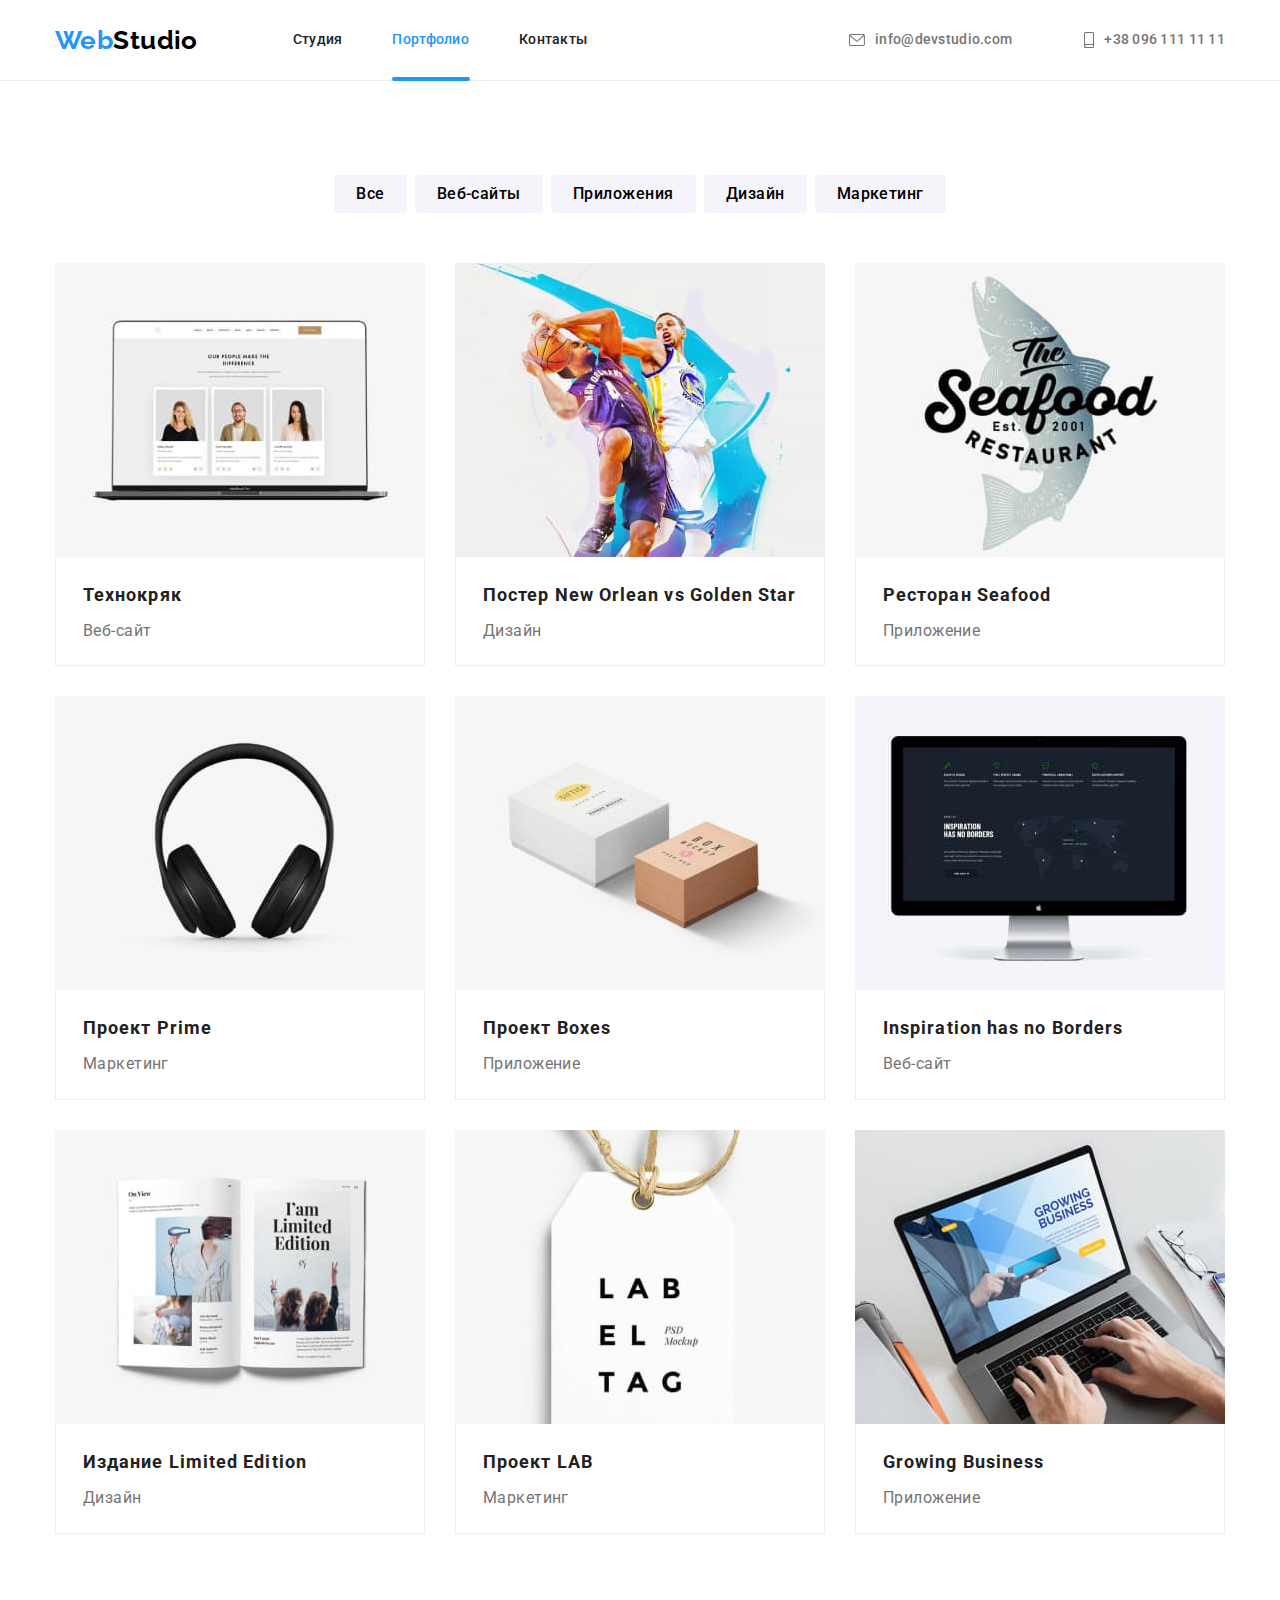
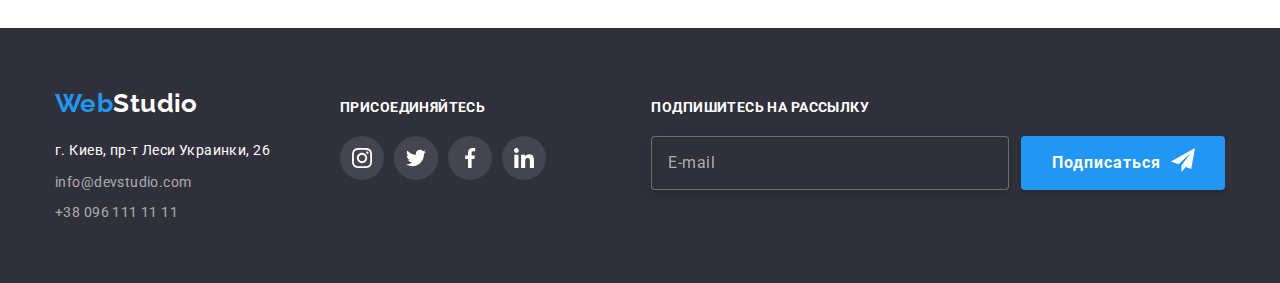
==== portfolio.html @ 4d80f58d "Initial commit" ====
<!DOCTYPE html>
<html lang="en">
  <head>
    <meta charset="UTF-8" />
    <meta http-equiv="X-UA-Compatible" content="IE=edge" />
    <meta name="viewport" content="width=device-width, initial-scale=1.0" />
    <title>Document</title>
    <link rel="preconnect" href="https://fonts.googleapis.com" />
    <link rel="preconnect" href="https://fonts.gstatic.com" crossorigin />
    <link
      href="https://fonts.googleapis.com/css2?family=Raleway:wght@700&family=Roboto:wght@400;500;700;900&display=swap"
      rel="stylesheet"
    />
    <link
      rel="stylesheet"
      href="https://cdnjs.cloudflare.com/ajax/libs/modern-normalize/1.1.0/modern-normalize.min.css"
    />
    <link rel="stylesheet" href="./css/styles.css" />
  </head>

  <body>
    <header>
      <div class="container main-nav">
        <nav class="main-nav">
          <a href="./index.html" class="logo link"><span class="logo-span">Web</span>Studio</a>
          <ul class="site-nav list">
            <li class="item">
              <a href="./index.html" class="site-nav-link link">Студия</a>
            </li>
            <li class="item">
              <a href="./portfolio.html" class="site-nav-link link current portfolio">Портфолио</a>
            </li>
            <li class="item">
              <a href="#" class="site-nav-link link">Контакты</a>
            </li>
          </ul>
        </nav>
        <ul class="contact-list list">
          <li class="item">
            <a href="mailto:info@devstudio.com" class="contacts link"
              ><svg class="mail-icon icon">
                <use href="./images/symbol-defs.svg#icon-envelope"></use></svg
              >info@devstudio.com</a
            >
          </li>
          <li class="item">
            <a href="tel:+380961111111" class="contacts link"
              ><svg class="phone-icon icon">
                <use href="./images/symbol-defs.svg#icon-smartphone"></use></svg
              >+38 096 111 11 11</a
            >
          </li>
        </ul>
      </div>
    </header>

    <main>
      <section class="section-projects">
        <div class="container">
          <!--Скрытый заголовок-->
          <h1 class="visually-hidden">Проекты</h1>
          <ul class="project-buttons list">
            <li class="filter-body"><button type="button" class="filter">Все</button></li>
            <li class="filter-body"><button type="button" class="filter">Веб-сайты</button></li>
            <li class="filter-body"><button type="button" class="filter">Приложения</button></li>
            <li class="filter-body"><button type="button" class="filter">Дизайн</button></li>
            <li class="filter-body"><button type="button" class="filter">Маркетинг</button></li>
          </ul>

          <ul class="project-container list">
            <li class="project-item">
              <a href="" class="link project-link">
                <div class="project-image">
                  <img
                    src="./images/project1.jpg"
                    alt="Ноутбук с открытым веб-сайтом."
                    width="370"
                  />
                  <p class="hover-text">
                    Ресурс предлагает комплексные предложения с разным уровнем функционала и
                    сервисов. Все это позволит посетителю получить исчерпывающие сведения <br />
                    о компании или частном лице.
                  </p>
                </div>
                <div class="project-block">
                  <h2 class="project-title">Технокряк</h2>
                  <p class="project-text">Веб-сайт</p>
                </div>
              </a>
            </li>

            <li class="project-item">
              <a href="" class="link project-link">
                <div class="project-image">
                  <img
                    src="./images/project2.jpg"
                    alt="Двое мужчин играют в баскетбол."
                    width="370"
                  />
                  <p class="hover-text">
                    Ресурс предлагает комплексные предложения с разным уровнем функционала и
                    сервисов. Все это позволит посетителю получить исчерпывающие сведения <br />
                    о компании или частном лице.
                  </p>
                </div>
                <div class="project-block">
                  <h2 class="project-title">Постер New Orlean vs Golden Star</h2>
                  <p class="project-text">Дизайн</p>
                </div>
              </a>
            </li>

            <li class="project-item">
              <a href="" class="link project-link">
                <div class="project-image">
                  <img
                    src="./images/project3.jpg"
                    alt="Логотип в виде рыбы в прыжке."
                    width="370"
                  />
                  <p class="hover-text">
                    Ресурс предлагает комплексные предложения с разным уровнем функционала и
                    сервисов. Все это позволит посетителю получить исчерпывающие сведения <br />
                    о компании или частном лице.
                  </p>
                </div>
                <div class="project-block">
                  <h2 class="project-title">Ресторан Seafood</h2>
                  <p class="project-text">Приложение</p>
                </div>
              </a>
            </li>

            <li class="project-item">
              <a href="" class="link project-link">
                <div class="project-image">
                  <img src="./images/project4.jpg" alt="Полноразмерные наушники." width="370" />
                  <p class="hover-text">
                    Ресурс предлагает комплексные предложения с разным уровнем функционала и
                    сервисов. Все это позволит посетителю получить исчерпывающие сведения <br />
                    о компании или частном лице.
                  </p>
                </div>
                <div class="project-block">
                  <h2 class="project-title">Проект Prime</h2>
                  <p class="project-text">Маркетинг</p>
                </div>
              </a>
            </li>

            <li class="project-item">
              <a href="" class="link project-link">
                <div class="project-image">
                  <img src="./images/project5.jpg" alt="Две картонные коробки." width="370" />
                  <p class="hover-text">
                    Ресурс предлагает комплексные предложения с разным уровнем функционала и
                    сервисов. Все это позволит посетителю получить исчерпывающие сведения <br />
                    о компании или частном лице.
                  </p>
                </div>
                <div class="project-block">
                  <h2 class="project-title">Проект Boxes</h2>
                  <p class="project-text">Приложение</p>
                </div>
              </a>
            </li>

            <li class="project-item">
              <a href="" class="link project-link">
                <div class="project-image">
                  <img
                    src="./images/project6.jpg"
                    alt="Веб-сайт открытый на Mac Display"
                    width="370"
                  />
                  <p class="hover-text">
                    Ресурс предлагает комплексные предложения с разным уровнем функционала и
                    сервисов. Все это позволит посетителю получить исчерпывающие сведения <br />
                    о компании или частном лице.
                  </p>
                </div>
                <div class="project-block">
                  <h2 class="project-title">Inspiration has no Borders</h2>
                  <p class="project-text">Веб-сайт</p>
                </div>
              </a>
            </li>

            <li class="project-item">
              <a href="" class="link project-link">
                <div class="project-image">
                  <img
                    src="./images/project7.jpg"
                    alt="Открытая книга с фотографиями."
                    width="370"
                  />
                  <p class="hover-text">
                    Ресурс предлагает комплексные предложения с разным уровнем функционала и
                    сервисов. Все это позволит посетителю получить исчерпывающие сведения <br />
                    о компании или частном лице.
                  </p>
                </div>
                <div class="project-block">
                  <h2 class="project-title">Издание Limited Edition</h2>
                  <p class="project-text">Дизайн</p>
                </div>
              </a>
            </li>

            <li class="project-item">
              <a href="" class="link project-link">
                <div class="project-image">
                  <img
                    src="./images/project8.jpg"
                    alt="Две картонные бирки с логотипом."
                    width="370"
                  />
                  <p class="hover-text">
                    Ресурс предлагает комплексные предложения с разным уровнем функционала и
                    сервисов. Все это позволит посетителю получить исчерпывающие сведения <br />
                    о компании или частном лице.
                  </p>
                </div>
                <div class="project-block">
                  <h2 class="project-title">Проект LAB</h2>
                  <p class="project-text">Маркетинг</p>
                </div>
              </a>
            </li>

            <li class="project-item">
              <a href="" class="link project-link">
                <div class="project-image">
                  <img
                    src="./images/project9.jpg"
                    alt="Ноутбук с открытым сайтом компании."
                    width="370"
                  />
                  <p class="hover-text">
                    Ресурс предлагает комплексные предложения с разным уровнем функционала и
                    сервисов. Все это позволит посетителю получить исчерпывающие сведения <br />
                    о компании или частном лице.
                  </p>
                </div>
                <div class="project-block">
                  <h2 class="project-title">Growing Business</h2>
                  <p class="project-text">Приложение</p>
                </div>
              </a>
            </li>
          </ul>
        </div>
      </section>
    </main>

    <footer class="footer">
      <div class="container">
        <div class="footer-address">
          <a href="./index.html" class="logo link"
            ><span class="logo-span">Web</span><span class="logo-span-footer">Studio</span></a
          >
          <address class="address">
            <ul class="list">
              <li class="footer-item">
                <a
                  href="https://goo.gl/maps/bSMqidBmeN5zZb8a9"
                  target="_blank"
                  rel="noopener nofollow noreferrer"
                  class="location link"
                  >г. Киев, пр-т Леси Украинки, 26</a
                >
              </li>
              <li class="footer-item">
                <a href="mailto:info@devstudio.com" class="footer-contacts link"
                  >info@devstudio.com</a
                >
              </li>
              <li class="footer-item">
                <a href="tel:+380.961111111" class="footer-contacts link">+38 096 111 11 11</a>
              </li>
            </ul>
          </address>
        </div>

        <div class="join">
          <p class="exhortation">присоединяйтесь</p>
          <ul class="social-networks-list list">
            <li class="social-network">
              <a href="" class="social-network-link">
                <svg class="social-network-icon">
                  <use href="./images/symbol-defs.svg#icon-instagram"></use>
                </svg>
              </a>
            </li>
            <li class="social-network">
              <a href="" class="social-network-link">
                <svg class="social-network-icon">
                  <use href="./images/symbol-defs.svg#icon-twitter"></use>
                </svg>
              </a>
            </li>
            <li class="social-network">
              <a href="" class="social-network-link">
                <svg class="social-network-icon">
                  <use href="./images/symbol-defs.svg#icon-facebook"></use>
                </svg>
              </a>
            </li>
            <li class="social-network">
              <a href="" class="social-network-link">
                <svg class="social-network-icon">
                  <use href="./images/symbol-defs.svg#icon-linkedin"></use>
                </svg>
              </a>
            </li>
          </ul>
        </div>
        <div class="subscribe">
          <p>Подпишитесь на рассылку</p>
          <form class="subscribe-form">
            <input placeholder="E-mail" type="email" id="sub" required />
            <button class="subscribe-button" type="submit">
              Подписаться<svg class="subscribe-button-icon" height="24px" width="24px">
                <use href="./images/backdrop-icons.svg#icon-send"></use>
              </svg>
            </button>
          </form>
        </div>
      </div>
    </footer>
    <script src="./js/modal.js"></script>
  </body>
</html>

</html>
---- css/styles.css ----
:root {
  --primary-color: #212121;
  --secondary-color: #757575;
  --primary-background-color: #e5e5e5;
  --secondary-background-color: #f5f4fa;
  --additional-background-color: #2f303a;
  --accent: #2196f3;
  --accent-secondary: #ffffff;
  --additional-accent: #188ce8;
  --logo-secondary: #000000;
  --primary-icon-color: #afb1b8;
  --project-hover-background: rgba(33, 150, 243, 0.9);
  --footer-contacts: rgba(255, 255, 255, 0.6);
  --cubic-bezier: cubic-bezier(0.4, 0, 0.2, 1);
}

body {
  font-family: Roboto, sans-serif;
  font-size: 14px;
  background-color: var(--accent-secondary);
  color: var(--primary-color);
  letter-spacing: 0.03em;
}

header {
  border-bottom: 1px solid #ececec;
}

/* Утилиты */

h1,
h2,
h3,
h4,
h5,
h6,
p {
  margin: 0;
}

.address {
  font-style: normal;
  margin-top: 20px;
}

img {
  display: block;
  max-width: 100%;
  height: auto;
}

section {
  padding-top: 94px;
  padding-bottom: 94px;
}

.list {
  list-style: none;
  padding-left: 0;
  margin: 0;
}

.link {
  text-decoration: none;
}

/* Main Nav */
.main-nav {
  display: flex;
  align-items: center;
}

/* Логотип */

.logo {
  color: var(--logo-secondary);
  font-family: Raleway, sans-serif;
  font-weight: 700;
  font-size: 26px;
  line-height: 1.19;
}

.logo-span {
  color: var(--accent);
}

/* Навигация */

.site-nav {
  display: flex;
  margin-left: 95px;
}

.site-nav .item {
  /* background-color: tomato; */
}

.site-nav .item + .item {
  margin-left: 50px;
}

.site-nav-link {
  display: block;
  padding-top: 32px;
  padding-bottom: 32px;
  color: var(--primary-color);
  line-height: 1.14;
  letter-spacing: 0.02em;
  font-weight: 500;

  transition-property: color;
  transition-duration: 250ms;
  transition-timing-function: var(--cubic-bezier);
}

.current {
  position: relative;
  color: var(--accent);
}

.site-nav-link.current.studio::before {
  position: absolute;
  bottom: -1px;
  left: 0px;
  content: '';
  width: 48px;
  height: 4px;

  background: #2196f3;
  border-radius: 2px;
}

.site-nav-link.current.portfolio::before {
  position: absolute;
  bottom: -1px;
  left: 0px;
  content: '';
  width: 78px;
  height: 4px;

  background: #2196f3;
  border-radius: 2px;
}

.site-nav-link:hover,
.site-nav-link:focus {
  color: var(--accent);
}

.container {
  /* outline: 1px solid blue; */
  width: 1200px;
  padding: 0 15px;
  margin: 0 auto;
}

/* Контакты */

.contact-list {
  display: flex;
  margin-left: auto;
}

.contact-list .item + .item {
  margin-left: 50px;
}

.contacts {
  /* background-color: lavender; */
  padding-top: 32px;
  padding-bottom: 32px;
  padding-left: 22px;
  display: flex;
  align-items: center;
  color: var(--secondary-color);
  line-height: 1.14;
  letter-spacing: 0.02em;
  font-weight: 500;

  transition-property: color;
  transition-duration: 250ms;
  transition-timing-function: var(--cubic-bezier);
}

.contacts:hover,
.contacts:focus {
  color: var(--accent);
}

.icon {
  fill: currentColor;
  margin-right: 10px;

  /* transition-property: fill;
  transition-duration: 250ms;
  transition-timing-function: var(--cubic-bezier); */
}

/* .icon:hover {
  fill: var(--accent);
} */

.mail-icon {
  height: 12px;
  width: 16px;

  /* outline: 1px solid black; */
}

.phone-icon {
  height: 16px;
  width: 10px;
  /* outline: 1px solid black; */
}

/* .contacts.link::before {
  content: '';
  height: 12px;
  width: 16px;
  outline: 1px solid red;
  background-image: url(./css-images/envelope.png);
  background-size: contain;
  background-position: center;
  background-repeat: no-repeat;
} */

/* Герой */

.hero {
  text-align: center;
  padding-top: 200px;
  padding-bottom: 200px;
  margin-left: auto;
  margin-right: auto;
  /* outline: 1px solid black; */
  background-color: var(--additional-background-color);
  background-image: linear-gradient(to right, rgba(47, 48, 58, 0.4), rgba(47, 48, 58, 0.4)),
    url(./css-images/background.jpg);
  max-width: 1600px;
  height: 600px;
  background-size: cover;
  background-repeat: no-repeat;
  background-position: center;
}

.hero-title {
  margin-top: 0px;
  margin-bottom: 40px;
  color: var(--accent-secondary);
  font-weight: 900;
  font-size: 44px;
  line-height: 1.36;
  letter-spacing: 0.06em;
  text-transform: uppercase;
}

.hero-button {
  color: var(--accent-secondary);
  background-color: var(--accent);
  border-radius: 4px;
  border: none;
  padding: 10px 32px;
  min-width: 200px;
  font-family: Roboto, sans-serif;
  font-weight: 700;
  font-size: 16px;
  line-height: 1.88;
  margin-left: auto;
  margin-right: auto;
  cursor: pointer;
  letter-spacing: 0.06em;

  transition-property: background-color;
  transition-duration: 250ms;
  transition-timing-function: var(--cubic-bezier);
}

.hero-button:hover,
.hero-button:focus {
  background-color: var(--additional-accent);
}

.backdrop {
  position: fixed;
  width: 100%;
  height: 100%;
  top: 0;
  left: 0;
  background-color: rgba(0, 0, 0, 0.2);
  box-shadow: 0px 1px 3px rgba(0, 0, 0, 0.12), 0px 1px 1px rgba(0, 0, 0, 0.14),
    0px 2px 1px rgba(0, 0, 0, 0.2);

  opacity: 1;
  z-index: 8;

  transition-property: opacity;
  transition-duration: 250ms;
  transition-timing-function: var(--cubic-bezier);
}

.backdrop.is-hidden {
  opacity: 0;
  pointer-events: none;
}

.backdrop.is-hidden .modal {
  transform: scale(0.9) translate(-50%, -50%);
  opacity: 0;
}

.modal {
  /* display: flex;
  justify-content: flex-end;
  padding: 8px; */

  background-color: var(--accent-secondary);
  border-radius: 4px;
  width: 528px;
  height: 581px;
  z-index: 9;

  position: absolute;
  top: 50%;
  left: 50%;
  transform: translate(-50%, -50%) scale(1);
  opacity: 1;

  transition-property: transform, scale, opacity;
  transition-duration: 250ms;
  transition-timing-function: var(--cubic-bezier);
}

.close-button {
  position: absolute;
  top: 8px;
  right: 8px;
  display: flex;
  width: 30px;
  height: 30px;
  background-color: var(--accent-secondary);
  border-radius: 50%;
  border: 1px solid rgba(0, 0, 0, 0.1);
  align-items: center;
  justify-content: center;
  transition-property: fill;
  transition-duration: 250ms;
  transition-timing-function: var(--cubic-bezier);
  cursor: pointer;
}

.close-button:hover {
  fill: var(--accent);
}

.form {
  position: absolute;
  top: 50%;
  left: 50%;
  transform: translate(-50%, -50%);
  width: 100%;
  height: 100%;
  /* outline: 1px solid tomato; */
  margin-left: auto;
  margin-right: auto;
  padding: 40px;
}

.form-field {
  position: relative;
  /* outline: 1px solid blue; */
  display: flex;
  flex-direction: column;
}

.form-exhortation {
  font-weight: 700;
  font-size: 20px;
  line-height: 1.15;
  color: var(--primary-color);

  width: 100%;
  margin-top: 0;
  margin-bottom: 12px;
}

.form-label {
  text-align: left;
  margin-bottom: 4px;

  font-weight: 400;
  font-size: 12px;
  line-height: 1.16;

  letter-spacing: 0.01em;

  color: var(--secondary-color);
}

.form-icon {
  position: absolute;
  transform: translate(15px, 32px);
  transition-property: fill;
  transition-duration: 250ms;
  transition-timing-function: var(--cubic-bezier);

  pointer-events: all;
  cursor: pointer;
}

.form-input {
  width: 100%;
  height: 40px;

  border: 1px solid rgba(33, 33, 33, 0.2);
  border-radius: 4px;
  transition-property: color;
  transition-duration: 250ms;
  transition-timing-function: var(--cubic-bezier);
  cursor: pointer;
}

.form-input:not(:last-child) {
  margin-bottom: 10px;
  padding: 12px 42px;
}

.form-input::placeholder {
  font-weight: 400;
  font-size: 12px;
  line-height: 1.14;
  letter-spacing: 0.01em;

  color: rgba(117, 117, 117, 0.5);
}

.form .form-input:focus-visible + .form-icon,
.form .form-input:hover + .form-icon {
  fill: var(--accent);
}

.form-input:focus,
.form-input:hover,
.form-icon:hover {
  outline: transparent;
  border-color: var(--accent);
  fill: var(--accent);
}

.form-field textarea {
  width: 100%;
  height: 120px;

  resize: none;
  box-shadow: none;
  border: 1px solid rgba(33, 33, 33, 0.2);
  border-radius: 4px;

  margin-bottom: 20px;
  padding: 12px 16px;
}

.agreement {
  position: relative;
  display: block;
  margin-bottom: 30px;
}

.agreement-checkbox {
  /* -webkit-appearance: none;
  -moz-appearance: none;
  appearance: none; */

  position: absolute;
  width: 1px;
  height: 1px;
  margin: -1px;
  border: 0;
  padding: 0;

  white-space: nowrap;
  clip-path: inset(100%);
  clip: rect(0 0 0 0);
  overflow: hidden;
}

.agreement-checkbox:checked + .agreement-icon {
  border-radius: 4px;
  border: 1px solid transparent;
  background-color: var(--accent);
  background-image: url('../images/test-icon-check.svg');
  background-size: contain;
  background-origin: border-box;
}

.agreement-icon {
  position: absolute;
  top: 50%;
  left: 0;
  transform: translateY(-50%);
  display: block;
  width: 16px;
  height: 15px;
  margin-right: 5px;
  border: 2px solid var(--primary-color);
  border-radius: 4px;
  transition-property: border, background-color;
  transition-duration: 250ms;
  transition-timing-function: var(--cubic-bezier);
}

.agreement-label {
  line-height: 1.7;
  color: var(--secondary-color);
}

.agreement-link {
  color: var(--accent);
}

.form-button {
  color: var(--accent-secondary);
  background: var(--accent);

  padding: 10px 55px 10px 56px;
  font-weight: 700;
  font-size: 16px;
  line-height: 1.88;
  margin-left: auto;
  margin-right: auto;
  cursor: pointer;
  letter-spacing: 0.06em;

  box-shadow: 0px 4px 4px rgba(0, 0, 0, 0.15);
  border-radius: 4px;

  border: none;

  transition-property: background-color;
  transition-duration: 250ms;
  transition-timing-function: var(--cubic-bezier);
}

.form-button:hover,
.form-button:focus {
  background-color: #188ce8;
}
.visually-hidden {
  position: absolute;
  width: 1px;
  height: 1px;
  margin: -1px;
  border: 0;
  padding: 0;

  white-space: nowrap;
  clip-path: inset(100%);
  clip: rect(0 0 0 0);
  overflow: hidden;
}

.feature-list-item {
  width: 270px;
  margin: 15px;
}

.feature-title {
  margin-bottom: 10px;
  font-weight: 700;
  font-size: 14px;
  line-height: 1.14;
  letter-spacing: 0.03em;
  text-transform: uppercase;
}

.feature-text {
  color: var(--secondary-color);
  line-height: 1.7;
}

.feature-list {
  display: flex;
  margin: -15px;
}

.feature-icon-frame {
  display: flex;
  justify-content: center;
  align-items: center;
  height: 120px;
  width: 270px;
  background-color: var(--secondary-background-color);
  border: 1px solid transparent;
  border-radius: 4px;
  margin-bottom: 30px;
}

.feature-icon {
  width: 70px;
  height: 70px;
  fill: var(--primary-icon-color);
}

/* .feature-list-item::before {
  content: '';
  display: block;
  height: 120px;
  background-position: center;
  background-repeat: no-repeat;
  background-size: contain;
  background-color: var(--secondary-background-color);
} */

/* .feature-list-item.icon-satellite::before {
  background-image: url(./css-images/satellite.png);
} */

/* .feature-list-item.icon-wall-clock::before {
  background-image: url(./css-images/wall-clock.png);
}

.feature-list-item.icon-notebook::before {
  background-image: url(./css-images/notebook.png);
}

.feature-list-item.icon-astronaut::before {
  background-image: url(./css-images/astronaut.png);
} */

.section-advantages {
  padding-top: 0;
}

.section-title {
  font-weight: 700;
  font-size: 36px;
  line-height: 1.2;
  text-align: Center;
  margin-top: 0;
  margin-bottom: 50px;
}

.advantages-list {
  display: flex;
  z-index: 1;
}

.advantage:not(:last-child) {
  margin-right: 30px;
}

.advantage {
  position: relative;
}

.advantage-overlay {
  position: absolute;
  width: 370px;
  height: 70px;
  left: 0;
  bottom: 0;

  display: flex;
  justify-content: center;
  align-items: center;
  margin: 0;

  font-style: normal;
  font-weight: 700;
  line-height: 1.14;
  text-align: center;
  text-transform: uppercase;
  color: var(--accent-secondary);

  background: rgba(47, 48, 58, 0.8);
}

.section-team {
  background-color: var(--secondary-background-color);
}

.team-list {
  display: flex;
}

.team-list-item {
  background-color: #ffffff;
  box-shadow: 0px 1px 3px rgba(0, 0, 0, 0.12), 0px 1px 1px rgba(0, 0, 0, 0.14),
    0px 2px 1px rgba(0, 0, 0, 0.2);
  border-radius: 0px 0px 4px 4px;
}

.team-list-item:not(:last-child) {
  margin-right: 30px;
}

.team-item-text {
  padding: 30px 0px 30px 0px;
}

.staff {
  font-size: 16px;
  font-weight: 500;
  line-height: 1.2;
  text-align: Center;
  margin-bottom: 10px;
}

.staff-role {
  color: var(--secondary-color);
  font-size: 16px;
  line-height: 1.2;
  text-align: Center;
  margin-bottom: 16px;
}

/* Соцсети */

.social-networks-list {
  display: flex;
  justify-content: center;
}

.social-network:not(:last-child) {
  margin-right: 10px;
}

.social-network-link {
  display: flex;
  justify-content: center;
  align-items: center;
  /* color: var(--accent-secondary); */
  color: var(--primary-icon-color);
  height: 44px;
  width: 44px;
  border-radius: 50%;

  transition-property: color, background-color;
  transition-duration: 250ms;
  transition-timing-function: var(--cubic-bezier);
}

.social-network-link:visited {
}

.social-network-link:hover,
.social-network-link:focus {
  color: var(--accent-secondary);
  background-color: var(--accent);
}

.social-network-icon {
  /* background-color: var(--primary-background-color); */
  height: 20px;
  width: 20px;
  fill: currentColor;
}

/* Клиенты */

.client-list {
  display: flex;
}

.client-list-item {
  fill: currentColor;
}

.client-list-item:not(:last-child) {
  margin-right: 30px;
}

.client-link {
  display: flex;
  justify-content: center;
  align-items: center;
  height: 92px;
  width: 170px;
  border: 1px solid var(--primary-icon-color);
  border-radius: 4px;
  color: var(--primary-icon-color);

  transition-property: color, border-color;
  transition-duration: 250ms;
  transition-timing-function: var(--cubic-bezier);
}

.client-link:hover,
.client-link:focus {
  color: var(--accent);
  border-color: var(--accent);
}

.client-icon {
  fill: currentColor;
  width: 106px;
  height: 60px;
}
/* Футер */

.footer {
  background-color: var(--additional-background-color);
  padding-top: 60px;
  padding-bottom: 60px;
}

.footer .container {
  display: flex;
  align-items: baseline;
}

.logo-span-footer {
  color: var(--accent-secondary);
}

.footer-item:not(:last-child) {
  margin-bottom: 9px;
}

.location.link {
  color: var(--accent-secondary);
  font-weight: 400;
  line-height: 1.7;

  transition-property: color;
  transition-duration: 250ms;
  transition-timing-function: var(--cubic-bezier);
}

.location.link:visited {
  color: var(--accent-secondary);
}

.location.link:hover,
.location.link:focus {
  color: var(--accent);
}

.footer-contacts {
  color: var(--footer-contacts);
  font-weight: 400;
  line-height: 1.5;

  transition-property: color;
  transition-duration: 250ms;
  transition-timing-function: var(--cubic-bezier);
}

.footer-contacts:hover,
.footer-contacts:focus {
  color: var(--accent);
}

.join {
  margin-left: 70px;
}

.exhortation {
  display: block;

  margin-bottom: 20px;
  text-transform: uppercase;
  color: var(--accent-secondary);
  font-weight: 700;
  line-height: 1.14;
}

.join .social-networks-list {
  margin: 0;
}

.join .social-network-link {
  display: flex;
  justify-content: center;
  align-items: center;
  color: var(--accent-secondary);
  height: 44px;
  width: 44px;
  background-color: rgba(255, 255, 255, 0.1);
  background-size: contain;
  border-radius: 50%;

  transition-property: background-color;
  transition-duration: 250ms;
  transition-timing-function: var(--cubic-bezier);
}

.join .social-network-link:hover,
.join .social-network-link:focus {
  background-color: var(--accent);
}

.subscribe {
  position: relative;
  display: flex;
  flex-direction: column;
  margin-left: auto;
}

.subscribe-form {
  display: flex;
}

.subscribe > p {
  margin-bottom: 20px;
  text-transform: uppercase;
  color: var(--accent-secondary);
  font-weight: 700;
  line-height: 1.14;
}

.subscribe-form > input {
  width: 358px;
  padding: 15px 16px;
  background-color: var(--additional-background-color);
  border: 1px solid rgba(255, 255, 255, 0.3);
  filter: drop-shadow(0px 4px 4px rgba(0, 0, 0, 0.15));
  border-radius: 4px;
  font-size: 16px;
  line-height: 1.25;

  letter-spacing: 0.03em;

  color: rgba(255, 255, 255, 0.6);
}

.subscribe-form > input::placeholder {
  font-size: 16px;
  line-height: 1.25;

  letter-spacing: 0.03em;

  color: rgba(255, 255, 255, 0.6);
}

.subscribe-button {
  position: relative;
  margin-left: 12px;
  padding-top: 10px;
  padding-right: 62px;
  padding-bottom: 10px;
  padding-left: 29px;

  font-weight: 700;
  font-size: 16px;
  line-height: 1.88;

  cursor: pointer;
  letter-spacing: 0.06em;
  color: var(--accent-secondary);

  background: var(--accent);
  box-shadow: 0px 4px 4px rgba(0, 0, 0, 0.15);
  border-radius: 4px;
  border-color: transparent;

  transition-property: background-color;
  transition-duration: 250ms;
  transition-timing-function: var(--cubic-bezier);
}

.subscribe-button:hover,
.subscribe-button:focus {
  background-color: var(--additional-accent);
}

.subscribe-button-icon {
  position: absolute;
  margin-left: 10px;
}

/* Портфолио */

.project-buttons {
  display: flex;
  margin-bottom: 50px;
  justify-content: center;
}

.filter {
  padding: 6px 22px;
  border-radius: 4px;
  border: none;
  background-color: var(--secondary-background-color);
  font-family: Roboto, sans-serif;
  font-weight: 500;
  font-size: 16px;
  letter-spacing: 0.03em;
  line-height: 1.6;
  text-align: Center;
  cursor: pointer;

  transition-property: color, background-color, box-shadow;
  transition-duration: 250ms;
  transition-timing-function: var(--cubic-bezier);
}

.filter:hover,
.filter:focus {
  background-color: var(--accent);
  color: var(--accent-secondary);
  box-shadow: 0px 3px 1px rgba(0, 0, 0, 0.1), 0px 1px 2px rgba(0, 0, 0, 0.08),
    0px 2px 2px rgba(0, 0, 0, 0.12);
}

.filter-body:not(:last-child) {
  margin-right: 8px;
}

.project-container {
  display: flex;
  flex-wrap: wrap;
  /* background-color: teal; */
  margin: -15px;
}

.project-item {
  /* background-color: tomato; */
  width: 370px;
  margin: 15px;
  /* width: calc((100% - 60px) / 3); */
  /* margin-right: 30px;
  margin-bottom: 30px; */
}
/* 
.project-item:nth-child(3n) {
  margin-right: 0px;
}

.project-item:nth-child(-n + 3) {
  margin-bottom: 0px;
} */

.project-link {
  display: block;

  transition-property: box-shadow;
  transition-duration: 250ms;
  transition-timing-function: var(--cubic-bezier);
}

.project-link:hover,
.project-link:focus {
  box-shadow: 0px 1px 1px rgba(0, 0, 0, 0.12), 0px 4px 4px rgba(0, 0, 0, 0.06),
    1px 4px 6px rgba(0, 0, 0, 0.16);
}

/* .project-link:hover,
.project-link:focus .hover-text {
  transform: translatey(100%);
} */

.project-image {
  position: relative;

  overflow: hidden;
  transition-duration: 250ms;
  transition-timing-function: var(--cubic-bezier);
}

.project-link:hover .hover-text,
.project-link:focus .hover-text {
  transform: translatey(0);
  opacity: 1;
}

.project-block {
  padding: 20px 20px 20px 27px;
  border: 1px solid #eeeeee;
  border-top: none;
}

.project-title {
  color: var(--primary-color);
  font-weight: 700;
  font-size: 18px;
  line-height: 2;
  letter-spacing: 0.06em;
  margin-bottom: 4px;
}

.project-text {
  color: var(--secondary-color);
  font-size: 16px;
  line-height: 1.8;
}

.hover-text {
  position: absolute;
  top: 0;

  width: 100%;
  height: 294px;

  padding: 63px 24px;

  font-size: 18px;
  line-height: 1.5;

  color: var(--accent-secondary);
  background: var(--project-hover-background);

  opacity: 0;
  transform: translatey(100%);
  transition: transform 250ms, opacity 250ms;
}
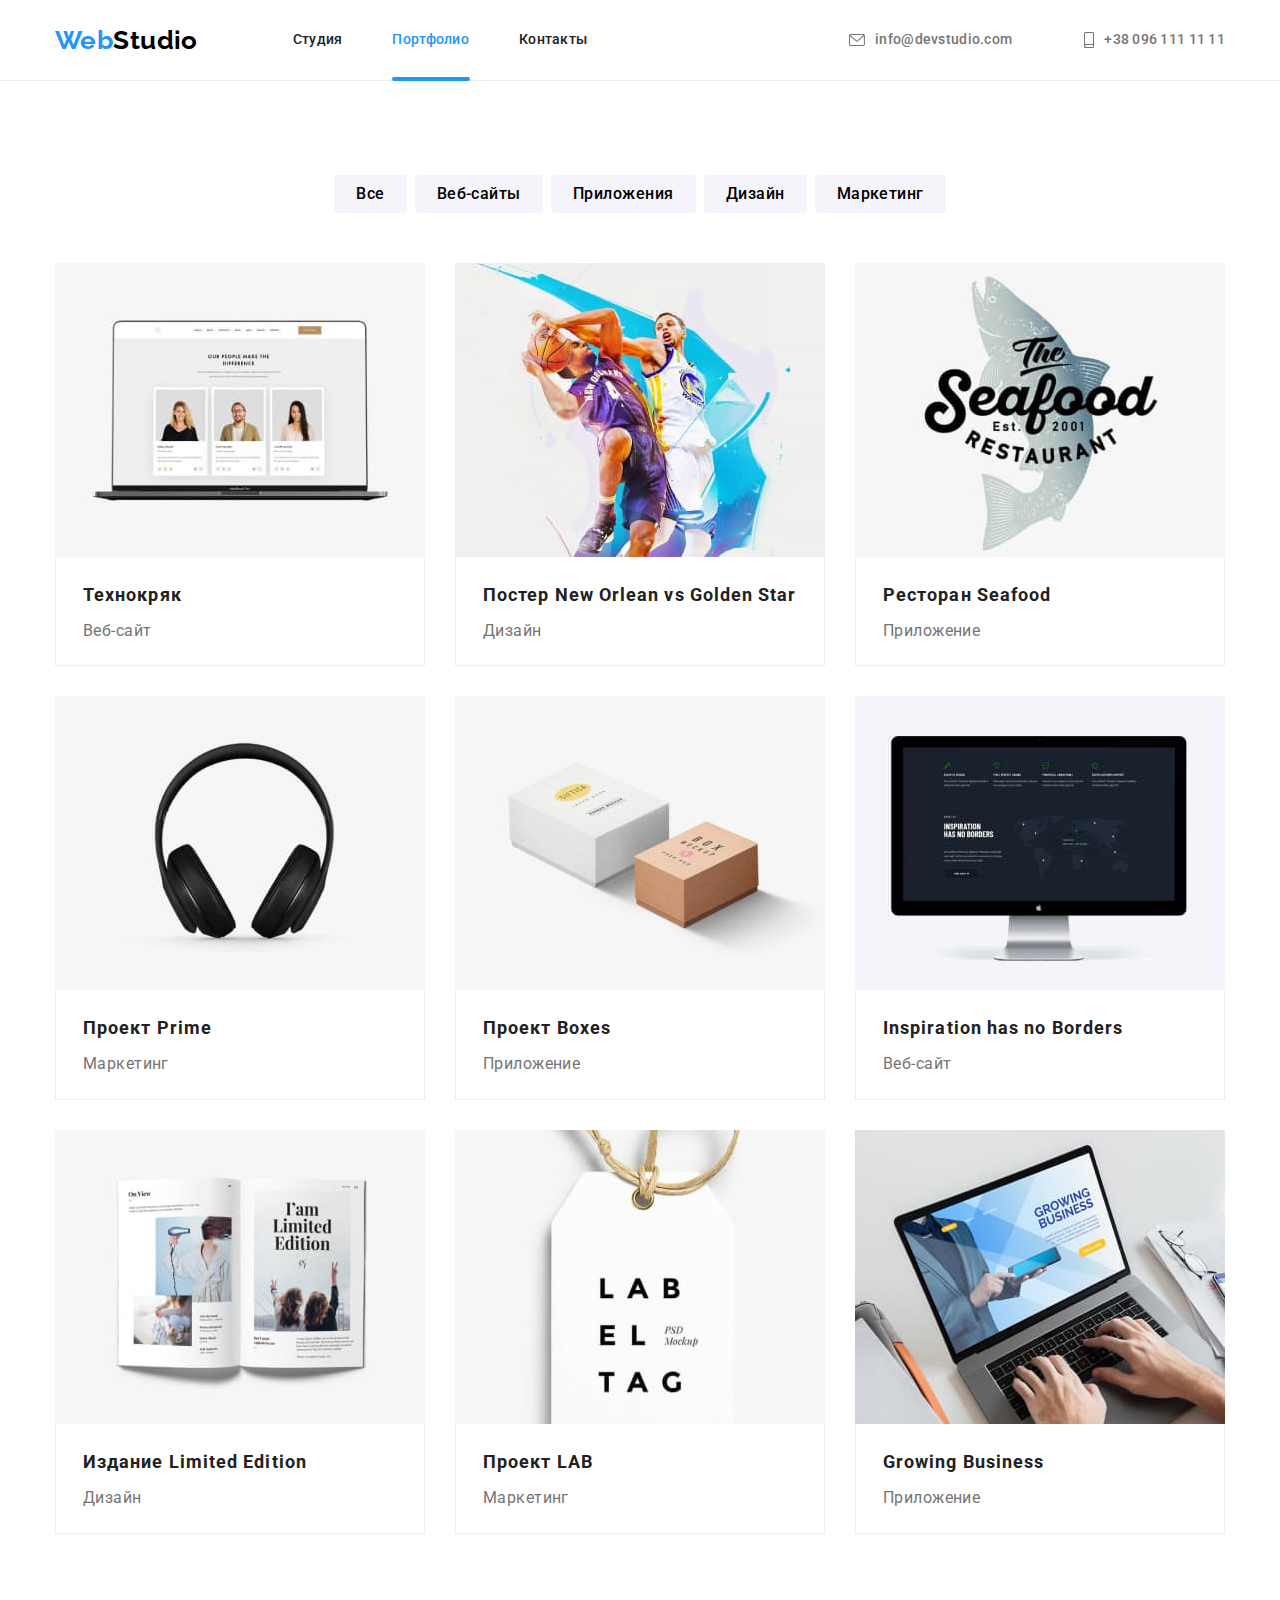
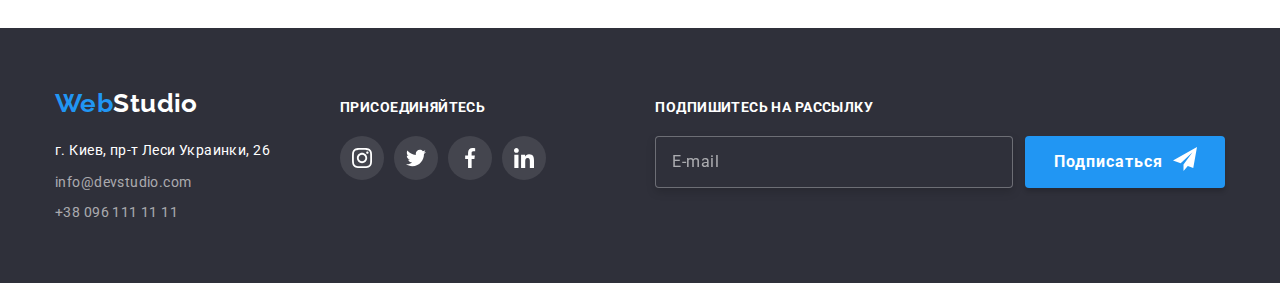
==== commit a9b3202e: "Changed classes according to BEM" ====
--- a/portfolio.html
+++ b/portfolio.html
@@ -20,31 +20,35 @@
 
   <body>
     <header>
-      <div class="container main-nav">
-        <nav class="main-nav">
-          <a href="./index.html" class="logo link"><span class="logo-span">Web</span>Studio</a>
+      <div class="container nav">
+        <nav class="nav">
+          <a href="./index.html" class="logo link"><span class="logo__span">Web</span>Studio</a>
           <ul class="site-nav list">
-            <li class="item">
-              <a href="./index.html" class="site-nav-link link">Студия</a>
-            </li>
-            <li class="item">
-              <a href="./portfolio.html" class="site-nav-link link current portfolio">Портфолио</a>
-            </li>
-            <li class="item">
-              <a href="#" class="site-nav-link link">Контакты</a>
+            <li class="site-nav__item item">
+              <a href="./index.html" class="site-nav__link link">Студия</a>
+            </li>
+            <li class="site-nav__item item">
+              <a
+                href="./portfolio.html"
+                class="site-nav__link link site-nav__link--current site-nav__link--portfolio"
+                >Портфолио</a
+              >
+            </li>
+            <li class="site-nav__item item">
+              <a href="#" class="site-nav__link link">Контакты</a>
             </li>
           </ul>
         </nav>
         <ul class="contact-list list">
-          <li class="item">
-            <a href="mailto:info@devstudio.com" class="contacts link"
+          <li class="contact-list__item item">
+            <a href="mailto:info@devstudio.com" class="header__contacts contacts link"
               ><svg class="mail-icon icon">
                 <use href="./images/symbol-defs.svg#icon-envelope"></use></svg
               >info@devstudio.com</a
             >
           </li>
-          <li class="item">
-            <a href="tel:+380961111111" class="contacts link"
+          <li class="contact-list__item item">
+            <a href="tel:+380961111111" class="header__contacts contacts link"
               ><svg class="phone-icon icon">
                 <use href="./images/symbol-defs.svg#icon-smartphone"></use></svg
               >+38 096 111 11 11</a
@@ -55,196 +59,206 @@
     </header>
 
     <main>
-      <section class="section-projects">
+      <section class="projects">
         <div class="container">
           <!--Скрытый заголовок-->
-          <h1 class="visually-hidden">Проекты</h1>
-          <ul class="project-buttons list">
-            <li class="filter-body"><button type="button" class="filter">Все</button></li>
-            <li class="filter-body"><button type="button" class="filter">Веб-сайты</button></li>
-            <li class="filter-body"><button type="button" class="filter">Приложения</button></li>
-            <li class="filter-body"><button type="button" class="filter">Дизайн</button></li>
-            <li class="filter-body"><button type="button" class="filter">Маркетинг</button></li>
+          <h1 class="visually__hidden">Проекты</h1>
+          <ul class="filters list">
+            <li class="filters__body">
+              <button type="button" class="filters__button">Все</button>
+            </li>
+            <li class="filters__body">
+              <button type="button" class="filters__button">Веб-сайты</button>
+            </li>
+            <li class="filters__body">
+              <button type="button" class="filters__button">Приложения</button>
+            </li>
+            <li class="filters__body">
+              <button type="button" class="filters__button">Дизайн</button>
+            </li>
+            <li class="filters__body">
+              <button type="button" class="filters__button">Маркетинг</button>
+            </li>
           </ul>
 
-          <ul class="project-container list">
-            <li class="project-item">
-              <a href="" class="link project-link">
-                <div class="project-image">
+          <ul class="projects__list list">
+            <li class="projects__item">
+              <a href="" class="link projects__link">
+                <div class="projects__image">
                   <img
                     src="./images/project1.jpg"
                     alt="Ноутбук с открытым веб-сайтом."
                     width="370"
                   />
-                  <p class="hover-text">
-                    Ресурс предлагает комплексные предложения с разным уровнем функционала и
-                    сервисов. Все это позволит посетителю получить исчерпывающие сведения <br />
-                    о компании или частном лице.
-                  </p>
-                </div>
-                <div class="project-block">
-                  <h2 class="project-title">Технокряк</h2>
-                  <p class="project-text">Веб-сайт</p>
-                </div>
-              </a>
-            </li>
-
-            <li class="project-item">
-              <a href="" class="link project-link">
-                <div class="project-image">
+                  <p class="hover__text">
+                    Ресурс предлагает комплексные предложения с разным уровнем функционала и
+                    сервисов. Все это позволит посетителю получить исчерпывающие сведения <br />
+                    о компании или частном лице.
+                  </p>
+                </div>
+                <div class="projects__block">
+                  <h2 class="projects__title">Технокряк</h2>
+                  <p class="projects__text">Веб-сайт</p>
+                </div>
+              </a>
+            </li>
+
+            <li class="projects__item">
+              <a href="" class="link projects__link">
+                <div class="projects__image">
                   <img
                     src="./images/project2.jpg"
                     alt="Двое мужчин играют в баскетбол."
                     width="370"
                   />
-                  <p class="hover-text">
-                    Ресурс предлагает комплексные предложения с разным уровнем функционала и
-                    сервисов. Все это позволит посетителю получить исчерпывающие сведения <br />
-                    о компании или частном лице.
-                  </p>
-                </div>
-                <div class="project-block">
-                  <h2 class="project-title">Постер New Orlean vs Golden Star</h2>
-                  <p class="project-text">Дизайн</p>
-                </div>
-              </a>
-            </li>
-
-            <li class="project-item">
-              <a href="" class="link project-link">
-                <div class="project-image">
+                  <p class="hover__text">
+                    Ресурс предлагает комплексные предложения с разным уровнем функционала и
+                    сервисов. Все это позволит посетителю получить исчерпывающие сведения <br />
+                    о компании или частном лице.
+                  </p>
+                </div>
+                <div class="projects__block">
+                  <h2 class="projects__title">Постер New Orlean vs Golden Star</h2>
+                  <p class="projects__text">Дизайн</p>
+                </div>
+              </a>
+            </li>
+
+            <li class="projects__item">
+              <a href="" class="link projects__link">
+                <div class="projects__image">
                   <img
                     src="./images/project3.jpg"
                     alt="Логотип в виде рыбы в прыжке."
                     width="370"
                   />
-                  <p class="hover-text">
-                    Ресурс предлагает комплексные предложения с разным уровнем функционала и
-                    сервисов. Все это позволит посетителю получить исчерпывающие сведения <br />
-                    о компании или частном лице.
-                  </p>
-                </div>
-                <div class="project-block">
-                  <h2 class="project-title">Ресторан Seafood</h2>
-                  <p class="project-text">Приложение</p>
-                </div>
-              </a>
-            </li>
-
-            <li class="project-item">
-              <a href="" class="link project-link">
-                <div class="project-image">
+                  <p class="hover__text">
+                    Ресурс предлагает комплексные предложения с разным уровнем функционала и
+                    сервисов. Все это позволит посетителю получить исчерпывающие сведения <br />
+                    о компании или частном лице.
+                  </p>
+                </div>
+                <div class="projects__block">
+                  <h2 class="projects__title">Ресторан Seafood</h2>
+                  <p class="projects__text">Приложение</p>
+                </div>
+              </a>
+            </li>
+
+            <li class="projects__item">
+              <a href="" class="link projects__link">
+                <div class="projects__image">
                   <img src="./images/project4.jpg" alt="Полноразмерные наушники." width="370" />
-                  <p class="hover-text">
-                    Ресурс предлагает комплексные предложения с разным уровнем функционала и
-                    сервисов. Все это позволит посетителю получить исчерпывающие сведения <br />
-                    о компании или частном лице.
-                  </p>
-                </div>
-                <div class="project-block">
-                  <h2 class="project-title">Проект Prime</h2>
-                  <p class="project-text">Маркетинг</p>
-                </div>
-              </a>
-            </li>
-
-            <li class="project-item">
-              <a href="" class="link project-link">
-                <div class="project-image">
+                  <p class="hover__text">
+                    Ресурс предлагает комплексные предложения с разным уровнем функционала и
+                    сервисов. Все это позволит посетителю получить исчерпывающие сведения <br />
+                    о компании или частном лице.
+                  </p>
+                </div>
+                <div class="projects__block">
+                  <h2 class="projects__title">Проект Prime</h2>
+                  <p class="projects__text">Маркетинг</p>
+                </div>
+              </a>
+            </li>
+
+            <li class="projects__item">
+              <a href="" class="link projects__link">
+                <div class="projects__image">
                   <img src="./images/project5.jpg" alt="Две картонные коробки." width="370" />
-                  <p class="hover-text">
-                    Ресурс предлагает комплексные предложения с разным уровнем функционала и
-                    сервисов. Все это позволит посетителю получить исчерпывающие сведения <br />
-                    о компании или частном лице.
-                  </p>
-                </div>
-                <div class="project-block">
-                  <h2 class="project-title">Проект Boxes</h2>
-                  <p class="project-text">Приложение</p>
-                </div>
-              </a>
-            </li>
-
-            <li class="project-item">
-              <a href="" class="link project-link">
-                <div class="project-image">
+                  <p class="hover__text">
+                    Ресурс предлагает комплексные предложения с разным уровнем функционала и
+                    сервисов. Все это позволит посетителю получить исчерпывающие сведения <br />
+                    о компании или частном лице.
+                  </p>
+                </div>
+                <div class="projects__block">
+                  <h2 class="projects__title">Проект Boxes</h2>
+                  <p class="projects__text">Приложение</p>
+                </div>
+              </a>
+            </li>
+
+            <li class="projects__item">
+              <a href="" class="link projects__link">
+                <div class="projects__image">
                   <img
                     src="./images/project6.jpg"
                     alt="Веб-сайт открытый на Mac Display"
                     width="370"
                   />
-                  <p class="hover-text">
-                    Ресурс предлагает комплексные предложения с разным уровнем функционала и
-                    сервисов. Все это позволит посетителю получить исчерпывающие сведения <br />
-                    о компании или частном лице.
-                  </p>
-                </div>
-                <div class="project-block">
-                  <h2 class="project-title">Inspiration has no Borders</h2>
-                  <p class="project-text">Веб-сайт</p>
-                </div>
-              </a>
-            </li>
-
-            <li class="project-item">
-              <a href="" class="link project-link">
-                <div class="project-image">
+                  <p class="hover__text">
+                    Ресурс предлагает комплексные предложения с разным уровнем функционала и
+                    сервисов. Все это позволит посетителю получить исчерпывающие сведения <br />
+                    о компании или частном лице.
+                  </p>
+                </div>
+                <div class="projects__block">
+                  <h2 class="projects__title">Inspiration has no Borders</h2>
+                  <p class="projects__text">Веб-сайт</p>
+                </div>
+              </a>
+            </li>
+
+            <li class="projects__item">
+              <a href="" class="link projects__link">
+                <div class="projects__image">
                   <img
                     src="./images/project7.jpg"
                     alt="Открытая книга с фотографиями."
                     width="370"
                   />
-                  <p class="hover-text">
-                    Ресурс предлагает комплексные предложения с разным уровнем функционала и
-                    сервисов. Все это позволит посетителю получить исчерпывающие сведения <br />
-                    о компании или частном лице.
-                  </p>
-                </div>
-                <div class="project-block">
-                  <h2 class="project-title">Издание Limited Edition</h2>
-                  <p class="project-text">Дизайн</p>
-                </div>
-              </a>
-            </li>
-
-            <li class="project-item">
-              <a href="" class="link project-link">
-                <div class="project-image">
+                  <p class="hover__text">
+                    Ресурс предлагает комплексные предложения с разным уровнем функционала и
+                    сервисов. Все это позволит посетителю получить исчерпывающие сведения <br />
+                    о компании или частном лице.
+                  </p>
+                </div>
+                <div class="projects__block">
+                  <h2 class="projects__title">Издание Limited Edition</h2>
+                  <p class="projects__text">Дизайн</p>
+                </div>
+              </a>
+            </li>
+
+            <li class="projects__item">
+              <a href="" class="link projects__link">
+                <div class="projects__image">
                   <img
                     src="./images/project8.jpg"
                     alt="Две картонные бирки с логотипом."
                     width="370"
                   />
-                  <p class="hover-text">
-                    Ресурс предлагает комплексные предложения с разным уровнем функционала и
-                    сервисов. Все это позволит посетителю получить исчерпывающие сведения <br />
-                    о компании или частном лице.
-                  </p>
-                </div>
-                <div class="project-block">
-                  <h2 class="project-title">Проект LAB</h2>
-                  <p class="project-text">Маркетинг</p>
-                </div>
-              </a>
-            </li>
-
-            <li class="project-item">
-              <a href="" class="link project-link">
-                <div class="project-image">
+                  <p class="hover__text">
+                    Ресурс предлагает комплексные предложения с разным уровнем функционала и
+                    сервисов. Все это позволит посетителю получить исчерпывающие сведения <br />
+                    о компании или частном лице.
+                  </p>
+                </div>
+                <div class="projects__block">
+                  <h2 class="projects__title">Проект LAB</h2>
+                  <p class="projects__text">Маркетинг</p>
+                </div>
+              </a>
+            </li>
+
+            <li class="projects__item">
+              <a href="" class="link projects__link">
+                <div class="projects__image">
                   <img
                     src="./images/project9.jpg"
                     alt="Ноутбук с открытым сайтом компании."
                     width="370"
                   />
-                  <p class="hover-text">
-                    Ресурс предлагает комплексные предложения с разным уровнем функционала и
-                    сервисов. Все это позволит посетителю получить исчерпывающие сведения <br />
-                    о компании или частном лице.
-                  </p>
-                </div>
-                <div class="project-block">
-                  <h2 class="project-title">Growing Business</h2>
-                  <p class="project-text">Приложение</p>
+                  <p class="hover__text">
+                    Ресурс предлагает комплексные предложения с разным уровнем функционала и
+                    сервисов. Все это позволит посетителю получить исчерпывающие сведения <br />
+                    о компании или частном лице.
+                  </p>
+                </div>
+                <div class="projects__block">
+                  <h2 class="projects__title">Growing Business</h2>
+                  <p class="projects__text">Приложение</p>
                 </div>
               </a>
             </li>
@@ -255,13 +269,14 @@
 
     <footer class="footer">
       <div class="container">
-        <div class="footer-address">
+        <div>
           <a href="./index.html" class="logo link"
-            ><span class="logo-span">Web</span><span class="logo-span-footer">Studio</span></a
+            ><span class="logo__span">Web</span
+            ><span class="logo__span logo__span--footer">Studio</span></a
           >
-          <address class="address">
-            <ul class="list">
-              <li class="footer-item">
+          <address class="footer__address">
+            <ul class="footer__contact-list contact-list list">
+              <li class="contact-list__item--footer contact-list__item item">
                 <a
                   href="https://goo.gl/maps/bSMqidBmeN5zZb8a9"
                   target="_blank"
@@ -270,57 +285,65 @@
                   >г. Киев, пр-т Леси Украинки, 26</a
                 >
               </li>
-              <li class="footer-item">
-                <a href="mailto:info@devstudio.com" class="footer-contacts link"
+              <li class="contact-list__item--footer contact-list__item item">
+                <a href="mailto:info@devstudio.com" class="footer__contacts contacts link"
                   >info@devstudio.com</a
                 >
               </li>
-              <li class="footer-item">
-                <a href="tel:+380.961111111" class="footer-contacts link">+38 096 111 11 11</a>
+              <li class="contact-list__item--footer contact-list__item item">
+                <a href="tel:+380.961111111" class="footer__contacts contacts link"
+                  >+38 096 111 11 11</a
+                >
               </li>
             </ul>
           </address>
         </div>
 
-        <div class="join">
-          <p class="exhortation">присоединяйтесь</p>
-          <ul class="social-networks-list list">
-            <li class="social-network">
-              <a href="" class="social-network-link">
-                <svg class="social-network-icon">
+        <div class="footer__join">
+          <p class="footer__exhortation">присоединяйтесь</p>
+          <ul class="footer__social-networks social-networks list">
+            <li class="social-networks__item">
+              <a href="" class="social-networks__link--footer social-networks__link">
+                <svg class="social-networks__icon">
                   <use href="./images/symbol-defs.svg#icon-instagram"></use>
                 </svg>
               </a>
             </li>
-            <li class="social-network">
-              <a href="" class="social-network-link">
-                <svg class="social-network-icon">
+            <li class="social-networks__item">
+              <a href="" class="social-networks__link--footer social-networks__link">
+                <svg class="social-networks__icon">
                   <use href="./images/symbol-defs.svg#icon-twitter"></use>
                 </svg>
               </a>
             </li>
-            <li class="social-network">
-              <a href="" class="social-network-link">
-                <svg class="social-network-icon">
+            <li class="social-networks__item">
+              <a href="" class="social-networks__link--footer social-networks__link">
+                <svg class="social-networks__icon">
                   <use href="./images/symbol-defs.svg#icon-facebook"></use>
                 </svg>
               </a>
             </li>
-            <li class="social-network">
-              <a href="" class="social-network-link">
-                <svg class="social-network-icon">
+            <li class="social-networks__item">
+              <a href="" class="social-networks__link--footer social-networks__link">
+                <svg class="social-networks__icon">
                   <use href="./images/symbol-defs.svg#icon-linkedin"></use>
                 </svg>
               </a>
             </li>
           </ul>
         </div>
-        <div class="subscribe">
-          <p>Подпишитесь на рассылку</p>
+        <div class="footer__subscribe">
+          <p class="footer__text">Подпишитесь на рассылку</p>
           <form class="subscribe-form">
-            <input placeholder="E-mail" type="email" id="sub" required />
-            <button class="subscribe-button" type="submit">
-              Подписаться<svg class="subscribe-button-icon" height="24px" width="24px">
+            <input
+              class="subscribe-form__input"
+              placeholder="E-mail"
+              type="email"
+              id="sub"
+              required
+            />
+            <button class="subscribe-form__button button" type="submit">
+              Подписаться<svg class="subscribe-form__icon" height="24px" width="24px">
                 <use href="./images/backdrop-icons.svg#icon-send"></use>
               </svg>
             </button>
@@ -331,5 +354,3 @@
     <script src="./js/modal.js"></script>
   </body>
 </html>
-
-</html>
--- a/css/styles.css
+++ b/css/styles.css
@@ -26,7 +26,7 @@
   border-bottom: 1px solid #ececec;
 }
 
-/* Утилиты */
+/* Utilities */
 
 h1,
 h2,
@@ -38,7 +38,7 @@
   margin: 0;
 }
 
-.address {
+.footer__address {
   font-style: normal;
   margin-top: 20px;
 }
@@ -64,13 +64,65 @@
   text-decoration: none;
 }
 
+.contacts {
+  transition-property: color;
+  transition-duration: 250ms;
+  transition-timing-function: var(--cubic-bezier);
+}
+
+.contacts:hover,
+.contacts:focus {
+  color: var(--accent);
+}
+
+.icon {
+  fill: currentColor;
+  margin-right: 10px;
+}
+
+.button {
+  color: var(--accent-secondary);
+  background-color: var(--accent);
+  padding-top: 10px;
+  padding-bottom: 10px;
+  margin-left: auto;
+  margin-right: auto;
+  font-weight: 700;
+  font-size: 16px;
+  line-height: 1.88;
+
+  cursor: pointer;
+  letter-spacing: 0.06em;
+
+  border-radius: 4px;
+  border: none;
+
+  transition-property: background-color;
+  transition-duration: 250ms;
+  transition-timing-function: var(--cubic-bezier);
+}
+
+.button:hover,
+.button:focus {
+  background-color: var(--additional-accent);
+}
+
+.section-title {
+  font-weight: 700;
+  font-size: 36px;
+  line-height: 1.2;
+  text-align: Center;
+  margin-top: 0;
+  margin-bottom: 50px;
+}
+
 /* Main Nav */
-.main-nav {
+.nav {
   display: flex;
   align-items: center;
 }
 
-/* Логотип */
+/* Logo */
 
 .logo {
   color: var(--logo-secondary);
@@ -80,7 +132,7 @@
   line-height: 1.19;
 }
 
-.logo-span {
+.logo__span {
   color: var(--accent);
 }
 
@@ -91,15 +143,15 @@
   margin-left: 95px;
 }
 
-.site-nav .item {
+.site-nav__item {
   /* background-color: tomato; */
 }
 
-.site-nav .item + .item {
+.site-nav__item + .site-nav__item {
   margin-left: 50px;
 }
 
-.site-nav-link {
+.site-nav__link {
   display: block;
   padding-top: 32px;
   padding-bottom: 32px;
@@ -113,12 +165,12 @@
   transition-timing-function: var(--cubic-bezier);
 }
 
-.current {
+.site-nav__link--current {
   position: relative;
   color: var(--accent);
 }
 
-.site-nav-link.current.studio::before {
+.site-nav__link--studio::before {
   position: absolute;
   bottom: -1px;
   left: 0px;
@@ -130,7 +182,7 @@
   border-radius: 2px;
 }
 
-.site-nav-link.current.portfolio::before {
+.site-nav__link--portfolio::before {
   position: absolute;
   bottom: -1px;
   left: 0px;
@@ -154,19 +206,32 @@
   margin: 0 auto;
 }
 
-/* Контакты */
+.visually__hidden {
+  position: absolute;
+  width: 1px;
+  height: 1px;
+  margin: -1px;
+  border: 0;
+  padding: 0;
+
+  white-space: nowrap;
+  clip-path: inset(100%);
+  clip: rect(0 0 0 0);
+  overflow: hidden;
+}
+
+/* Contacts*/
 
 .contact-list {
   display: flex;
   margin-left: auto;
 }
 
-.contact-list .item + .item {
+.contact-list__item + .contact-list__item {
   margin-left: 50px;
 }
 
-.contacts {
-  /* background-color: lavender; */
+.header__contacts {
   padding-top: 32px;
   padding-bottom: 32px;
   padding-left: 22px;
@@ -176,55 +241,19 @@
   line-height: 1.14;
   letter-spacing: 0.02em;
   font-weight: 500;
-
-  transition-property: color;
-  transition-duration: 250ms;
-  transition-timing-function: var(--cubic-bezier);
-}
-
-.contacts:hover,
-.contacts:focus {
-  color: var(--accent);
-}
-
-.icon {
-  fill: currentColor;
-  margin-right: 10px;
-
-  /* transition-property: fill;
-  transition-duration: 250ms;
-  transition-timing-function: var(--cubic-bezier); */
-}
-
-/* .icon:hover {
-  fill: var(--accent);
-} */
+}
 
 .mail-icon {
   height: 12px;
   width: 16px;
-
-  /* outline: 1px solid black; */
 }
 
 .phone-icon {
   height: 16px;
   width: 10px;
-  /* outline: 1px solid black; */
-}
-
-/* .contacts.link::before {
-  content: '';
-  height: 12px;
-  width: 16px;
-  outline: 1px solid red;
-  background-image: url(./css-images/envelope.png);
-  background-size: contain;
-  background-position: center;
-  background-repeat: no-repeat;
-} */
-
-/* Герой */
+}
+
+/* Hero */
 
 .hero {
   text-align: center;
@@ -243,7 +272,7 @@
   background-position: center;
 }
 
-.hero-title {
+.hero__title {
   margin-top: 0px;
   margin-bottom: 40px;
   color: var(--accent-secondary);
@@ -254,31 +283,14 @@
   text-transform: uppercase;
 }
 
-.hero-button {
-  color: var(--accent-secondary);
-  background-color: var(--accent);
-  border-radius: 4px;
-  border: none;
-  padding: 10px 32px;
+.hero__button {
+  padding-right: 32px;
+  padding-left: 32px;
   min-width: 200px;
   font-family: Roboto, sans-serif;
-  font-weight: 700;
-  font-size: 16px;
-  line-height: 1.88;
-  margin-left: auto;
-  margin-right: auto;
-  cursor: pointer;
-  letter-spacing: 0.06em;
-
-  transition-property: background-color;
-  transition-duration: 250ms;
-  transition-timing-function: var(--cubic-bezier);
-}
-
-.hero-button:hover,
-.hero-button:focus {
-  background-color: var(--additional-accent);
-}
+}
+
+/* Backdrop */
 
 .backdrop {
   position: fixed;
@@ -298,21 +310,13 @@
   transition-timing-function: var(--cubic-bezier);
 }
 
-.backdrop.is-hidden {
+.is__hidden {
   opacity: 0;
   pointer-events: none;
-}
-
-.backdrop.is-hidden .modal {
   transform: scale(0.9) translate(-50%, -50%);
-  opacity: 0;
 }
 
 .modal {
-  /* display: flex;
-  justify-content: flex-end;
-  padding: 8px; */
-
   background-color: var(--accent-secondary);
   border-radius: 4px;
   width: 528px;
@@ -352,7 +356,7 @@
   fill: var(--accent);
 }
 
-.form {
+.modal__form {
   position: absolute;
   top: 50%;
   left: 50%;
@@ -365,14 +369,14 @@
   padding: 40px;
 }
 
-.form-field {
+.modal__field {
   position: relative;
   /* outline: 1px solid blue; */
   display: flex;
   flex-direction: column;
 }
 
-.form-exhortation {
+.modal__exhortation {
   font-weight: 700;
   font-size: 20px;
   line-height: 1.15;
@@ -383,7 +387,7 @@
   margin-bottom: 12px;
 }
 
-.form-label {
+.modal__label {
   text-align: left;
   margin-bottom: 4px;
 
@@ -396,7 +400,7 @@
   color: var(--secondary-color);
 }
 
-.form-icon {
+.modal__icon {
   position: absolute;
   transform: translate(15px, 32px);
   transition-property: fill;
@@ -407,7 +411,7 @@
   cursor: pointer;
 }
 
-.form-input {
+.modal__input {
   width: 100%;
   height: 40px;
 
@@ -419,12 +423,12 @@
   cursor: pointer;
 }
 
-.form-input:not(:last-child) {
+.modal__input:not(:last-child) {
   margin-bottom: 10px;
   padding: 12px 42px;
 }
 
-.form-input::placeholder {
+.modal__input::placeholder {
   font-weight: 400;
   font-size: 12px;
   line-height: 1.14;
@@ -433,20 +437,20 @@
   color: rgba(117, 117, 117, 0.5);
 }
 
-.form .form-input:focus-visible + .form-icon,
-.form .form-input:hover + .form-icon {
+.modal__form .modal__input:focus-visible + .modal__icon,
+.modal__form .modal__input:hover + .modal__icon {
   fill: var(--accent);
 }
 
-.form-input:focus,
-.form-input:hover,
-.form-icon:hover {
+.modal__input:focus,
+.modal__input:hover,
+.modal__icon:hover {
   outline: transparent;
   border-color: var(--accent);
   fill: var(--accent);
 }
 
-.form-field textarea {
+.modal__textarea {
   width: 100%;
   height: 120px;
 
@@ -459,13 +463,13 @@
   padding: 12px 16px;
 }
 
-.agreement {
+.modal__agreement {
   position: relative;
   display: block;
   margin-bottom: 30px;
 }
 
-.agreement-checkbox {
+.modal__agreement-checkbox {
   /* -webkit-appearance: none;
   -moz-appearance: none;
   appearance: none; */
@@ -483,7 +487,7 @@
   overflow: hidden;
 }
 
-.agreement-checkbox:checked + .agreement-icon {
+.modal__agreement-checkbox:checked + .modal__agreement-icon {
   border-radius: 4px;
   border: 1px solid transparent;
   background-color: var(--accent);
@@ -492,7 +496,7 @@
   background-origin: border-box;
 }
 
-.agreement-icon {
+.modal__agreement-icon {
   position: absolute;
   top: 50%;
   left: 0;
@@ -508,62 +512,36 @@
   transition-timing-function: var(--cubic-bezier);
 }
 
-.agreement-label {
+.modal__agreement-label {
   line-height: 1.7;
   color: var(--secondary-color);
 }
 
-.agreement-link {
+.modal__agreement-link {
   color: var(--accent);
 }
 
-.form-button {
-  color: var(--accent-secondary);
-  background: var(--accent);
-
-  padding: 10px 55px 10px 56px;
-  font-weight: 700;
-  font-size: 16px;
-  line-height: 1.88;
+.modal__button {
+  padding-right: 55px;
+  padding-left: 56px;
   margin-left: auto;
   margin-right: auto;
-  cursor: pointer;
-  letter-spacing: 0.06em;
-
   box-shadow: 0px 4px 4px rgba(0, 0, 0, 0.15);
-  border-radius: 4px;
-
-  border: none;
-
-  transition-property: background-color;
-  transition-duration: 250ms;
-  transition-timing-function: var(--cubic-bezier);
-}
-
-.form-button:hover,
-.form-button:focus {
+}
+
+.modal__button:hover,
+.modal__button:focus {
   background-color: #188ce8;
 }
-.visually-hidden {
-  position: absolute;
-  width: 1px;
-  height: 1px;
-  margin: -1px;
-  border: 0;
-  padding: 0;
-
-  white-space: nowrap;
-  clip-path: inset(100%);
-  clip: rect(0 0 0 0);
-  overflow: hidden;
-}
-
-.feature-list-item {
+
+/* Features */
+
+.features__item {
   width: 270px;
   margin: 15px;
 }
 
-.feature-title {
+.features__title {
   margin-bottom: 10px;
   font-weight: 700;
   font-size: 14px;
@@ -572,17 +550,17 @@
   text-transform: uppercase;
 }
 
-.feature-text {
+.features__text {
   color: var(--secondary-color);
   line-height: 1.7;
 }
 
-.feature-list {
+.features__list {
   display: flex;
   margin: -15px;
 }
 
-.feature-icon-frame {
+.features__icon-frame {
   display: flex;
   justify-content: center;
   align-items: center;
@@ -594,65 +572,32 @@
   margin-bottom: 30px;
 }
 
-.feature-icon {
+.features__icon {
   width: 70px;
   height: 70px;
   fill: var(--primary-icon-color);
 }
 
-/* .feature-list-item::before {
-  content: '';
-  display: block;
-  height: 120px;
-  background-position: center;
-  background-repeat: no-repeat;
-  background-size: contain;
-  background-color: var(--secondary-background-color);
-} */
-
-/* .feature-list-item.icon-satellite::before {
-  background-image: url(./css-images/satellite.png);
-} */
-
-/* .feature-list-item.icon-wall-clock::before {
-  background-image: url(./css-images/wall-clock.png);
-}
-
-.feature-list-item.icon-notebook::before {
-  background-image: url(./css-images/notebook.png);
-}
-
-.feature-list-item.icon-astronaut::before {
-  background-image: url(./css-images/astronaut.png);
-} */
-
-.section-advantages {
+/* Advantages */
+
+.advantages {
   padding-top: 0;
 }
 
-.section-title {
-  font-weight: 700;
-  font-size: 36px;
-  line-height: 1.2;
-  text-align: Center;
-  margin-top: 0;
-  margin-bottom: 50px;
-}
-
-.advantages-list {
+.advantages__list {
   display: flex;
   z-index: 1;
 }
 
-.advantage:not(:last-child) {
+.advantages__item:not(:last-child) {
   margin-right: 30px;
 }
 
-.advantage {
+.advantages__item {
   position: relative;
 }
 
-.advantage-overlay {
+.advantages__overlay {
   position: absolute;
   width: 370px;
   height: 70px;
@@ -674,30 +619,32 @@
   background: rgba(47, 48, 58, 0.8);
 }
 
-.section-team {
+/* Team */
+
+.team {
   background-color: var(--secondary-background-color);
 }
 
-.team-list {
-  display: flex;
-}
-
-.team-list-item {
+.team__list {
+  display: flex;
+}
+
+.team__item {
   background-color: #ffffff;
   box-shadow: 0px 1px 3px rgba(0, 0, 0, 0.12), 0px 1px 1px rgba(0, 0, 0, 0.14),
     0px 2px 1px rgba(0, 0, 0, 0.2);
   border-radius: 0px 0px 4px 4px;
 }
 
-.team-list-item:not(:last-child) {
+.team__item:not(:last-child) {
   margin-right: 30px;
 }
 
-.team-item-text {
+.team__text {
   padding: 30px 0px 30px 0px;
 }
 
-.staff {
+.team__staff {
   font-size: 16px;
   font-weight: 500;
   line-height: 1.2;
@@ -705,7 +652,7 @@
   margin-bottom: 10px;
 }
 
-.staff-role {
+.team__role {
   color: var(--secondary-color);
   font-size: 16px;
   line-height: 1.2;
@@ -713,18 +660,18 @@
   margin-bottom: 16px;
 }
 
-/* Соцсети */
-
-.social-networks-list {
+/* Social-networks */
+
+.social-networks {
   display: flex;
   justify-content: center;
 }
 
-.social-network:not(:last-child) {
+.social-networks__item:not(:last-child) {
   margin-right: 10px;
 }
 
-.social-network-link {
+.social-networks__link {
   display: flex;
   justify-content: center;
   align-items: center;
@@ -739,37 +686,34 @@
   transition-timing-function: var(--cubic-bezier);
 }
 
-.social-network-link:visited {
-}
-
-.social-network-link:hover,
-.social-network-link:focus {
+.social-networks__link:hover,
+.social-networks__link:focus {
   color: var(--accent-secondary);
   background-color: var(--accent);
 }
 
-.social-network-icon {
+.social-networks__icon {
   /* background-color: var(--primary-background-color); */
   height: 20px;
   width: 20px;
   fill: currentColor;
 }
 
-/* Клиенты */
-
-.client-list {
-  display: flex;
-}
-
-.client-list-item {
+/* Clients */
+
+.clients__list {
+  display: flex;
+}
+
+.clients__item {
   fill: currentColor;
 }
 
-.client-list-item:not(:last-child) {
+.clients__item:not(:last-child) {
   margin-right: 30px;
 }
 
-.client-link {
+.clients__link {
   display: flex;
   justify-content: center;
   align-items: center;
@@ -784,18 +728,18 @@
   transition-timing-function: var(--cubic-bezier);
 }
 
-.client-link:hover,
-.client-link:focus {
+.clients__link:hover,
+.clients__link:focus {
   color: var(--accent);
   border-color: var(--accent);
 }
 
-.client-icon {
+.clients__icon {
   fill: currentColor;
   width: 106px;
   height: 60px;
 }
-/* Футер */
+/* Footer */
 
 .footer {
   background-color: var(--additional-background-color);
@@ -808,11 +752,20 @@
   align-items: baseline;
 }
 
-.logo-span-footer {
-  color: var(--accent-secondary);
-}
-
-.footer-item:not(:last-child) {
+.logo__span--footer {
+  color: var(--accent-secondary);
+}
+
+.footer__contact-list {
+  display: inline;
+  margin: 0;
+}
+
+.contact-list__item--footer + .contact-list__item--footer {
+  margin-left: 0;
+}
+
+.contact-list__item--footer:not(:last-child) {
   margin-bottom: 9px;
 }
 
@@ -835,26 +788,18 @@
   color: var(--accent);
 }
 
-.footer-contacts {
+.footer__contacts {
   color: var(--footer-contacts);
+
+  line-height: 1.5;
   font-weight: 400;
-  line-height: 1.5;
-
-  transition-property: color;
-  transition-duration: 250ms;
-  transition-timing-function: var(--cubic-bezier);
-}
-
-.footer-contacts:hover,
-.footer-contacts:focus {
-  color: var(--accent);
-}
-
-.join {
+}
+
+.footer__join {
   margin-left: 70px;
 }
 
-.exhortation {
+.footer__exhortation {
   display: block;
 
   margin-bottom: 20px;
@@ -864,32 +809,22 @@
   line-height: 1.14;
 }
 
-.join .social-networks-list {
+.footer__social-networks {
   margin: 0;
 }
 
-.join .social-network-link {
-  display: flex;
-  justify-content: center;
-  align-items: center;
-  color: var(--accent-secondary);
-  height: 44px;
-  width: 44px;
+.social-networks__link--footer {
+  color: var(--accent-secondary);
   background-color: rgba(255, 255, 255, 0.1);
   background-size: contain;
-  border-radius: 50%;
-
-  transition-property: background-color;
-  transition-duration: 250ms;
-  transition-timing-function: var(--cubic-bezier);
-}
-
-.join .social-network-link:hover,
-.join .social-network-link:focus {
+}
+
+.social-networks__link--footer:hover,
+.social-networks__link--footer:focus {
   background-color: var(--accent);
 }
 
-.subscribe {
+.footer__subscribe {
   position: relative;
   display: flex;
   flex-direction: column;
@@ -900,7 +835,7 @@
   display: flex;
 }
 
-.subscribe > p {
+.footer__text {
   margin-bottom: 20px;
   text-transform: uppercase;
   color: var(--accent-secondary);
@@ -908,7 +843,7 @@
   line-height: 1.14;
 }
 
-.subscribe-form > input {
+.subscribe-form__input {
   width: 358px;
   padding: 15px 16px;
   background-color: var(--additional-background-color);
@@ -923,7 +858,7 @@
   color: rgba(255, 255, 255, 0.6);
 }
 
-.subscribe-form > input::placeholder {
+.subscribe-form__input::placeholder {
   font-size: 16px;
   line-height: 1.25;
 
@@ -932,51 +867,29 @@
   color: rgba(255, 255, 255, 0.6);
 }
 
-.subscribe-button {
+.subscribe-form__button {
   position: relative;
   margin-left: 12px;
-  padding-top: 10px;
+  margin-right: 0px;
   padding-right: 62px;
-  padding-bottom: 10px;
   padding-left: 29px;
-
-  font-weight: 700;
-  font-size: 16px;
-  line-height: 1.88;
-
-  cursor: pointer;
-  letter-spacing: 0.06em;
-  color: var(--accent-secondary);
-
-  background: var(--accent);
   box-shadow: 0px 4px 4px rgba(0, 0, 0, 0.15);
-  border-radius: 4px;
-  border-color: transparent;
-
-  transition-property: background-color;
-  transition-duration: 250ms;
-  transition-timing-function: var(--cubic-bezier);
-}
-
-.subscribe-button:hover,
-.subscribe-button:focus {
-  background-color: var(--additional-accent);
-}
-
-.subscribe-button-icon {
+}
+
+.subscribe-form__icon {
   position: absolute;
   margin-left: 10px;
 }
 
 /* Портфолио */
 
-.project-buttons {
+.filters {
   display: flex;
   margin-bottom: 50px;
   justify-content: center;
 }
 
-.filter {
+.filters__button {
   padding: 6px 22px;
   border-radius: 4px;
   border: none;
@@ -994,43 +907,32 @@
   transition-timing-function: var(--cubic-bezier);
 }
 
-.filter:hover,
-.filter:focus {
+.filters__button:hover,
+.filters__button:focus {
   background-color: var(--accent);
   color: var(--accent-secondary);
   box-shadow: 0px 3px 1px rgba(0, 0, 0, 0.1), 0px 1px 2px rgba(0, 0, 0, 0.08),
     0px 2px 2px rgba(0, 0, 0, 0.12);
 }
 
-.filter-body:not(:last-child) {
+.filters__body:not(:last-child) {
   margin-right: 8px;
 }
 
-.project-container {
+.projects__list {
   display: flex;
   flex-wrap: wrap;
   /* background-color: teal; */
   margin: -15px;
 }
 
-.project-item {
+.projects__item {
   /* background-color: tomato; */
   width: 370px;
   margin: 15px;
-  /* width: calc((100% - 60px) / 3); */
-  /* margin-right: 30px;
-  margin-bottom: 30px; */
-}
-/* 
-.project-item:nth-child(3n) {
-  margin-right: 0px;
-}
-
-.project-item:nth-child(-n + 3) {
-  margin-bottom: 0px;
-} */
-
-.project-link {
+}
+
+.projects__link {
   display: block;
 
   transition-property: box-shadow;
@@ -1038,18 +940,13 @@
   transition-timing-function: var(--cubic-bezier);
 }
 
-.project-link:hover,
-.project-link:focus {
+.projects__link:hover,
+.projects__link:focus {
   box-shadow: 0px 1px 1px rgba(0, 0, 0, 0.12), 0px 4px 4px rgba(0, 0, 0, 0.06),
     1px 4px 6px rgba(0, 0, 0, 0.16);
 }
 
-/* .project-link:hover,
-.project-link:focus .hover-text {
-  transform: translatey(100%);
-} */
-
-.project-image {
+.projects__image {
   position: relative;
 
   overflow: hidden;
@@ -1057,19 +954,19 @@
   transition-timing-function: var(--cubic-bezier);
 }
 
-.project-link:hover .hover-text,
-.project-link:focus .hover-text {
+.projects__link:hover .hover__text,
+.projects__link:focus .hover__text {
   transform: translatey(0);
   opacity: 1;
 }
 
-.project-block {
+.projects__block {
   padding: 20px 20px 20px 27px;
   border: 1px solid #eeeeee;
   border-top: none;
 }
 
-.project-title {
+.projects__title {
   color: var(--primary-color);
   font-weight: 700;
   font-size: 18px;
@@ -1078,13 +975,13 @@
   margin-bottom: 4px;
 }
 
-.project-text {
+.projects__text {
   color: var(--secondary-color);
   font-size: 16px;
   line-height: 1.8;
 }
 
-.hover-text {
+.hover__text {
   position: absolute;
   top: 0;
 
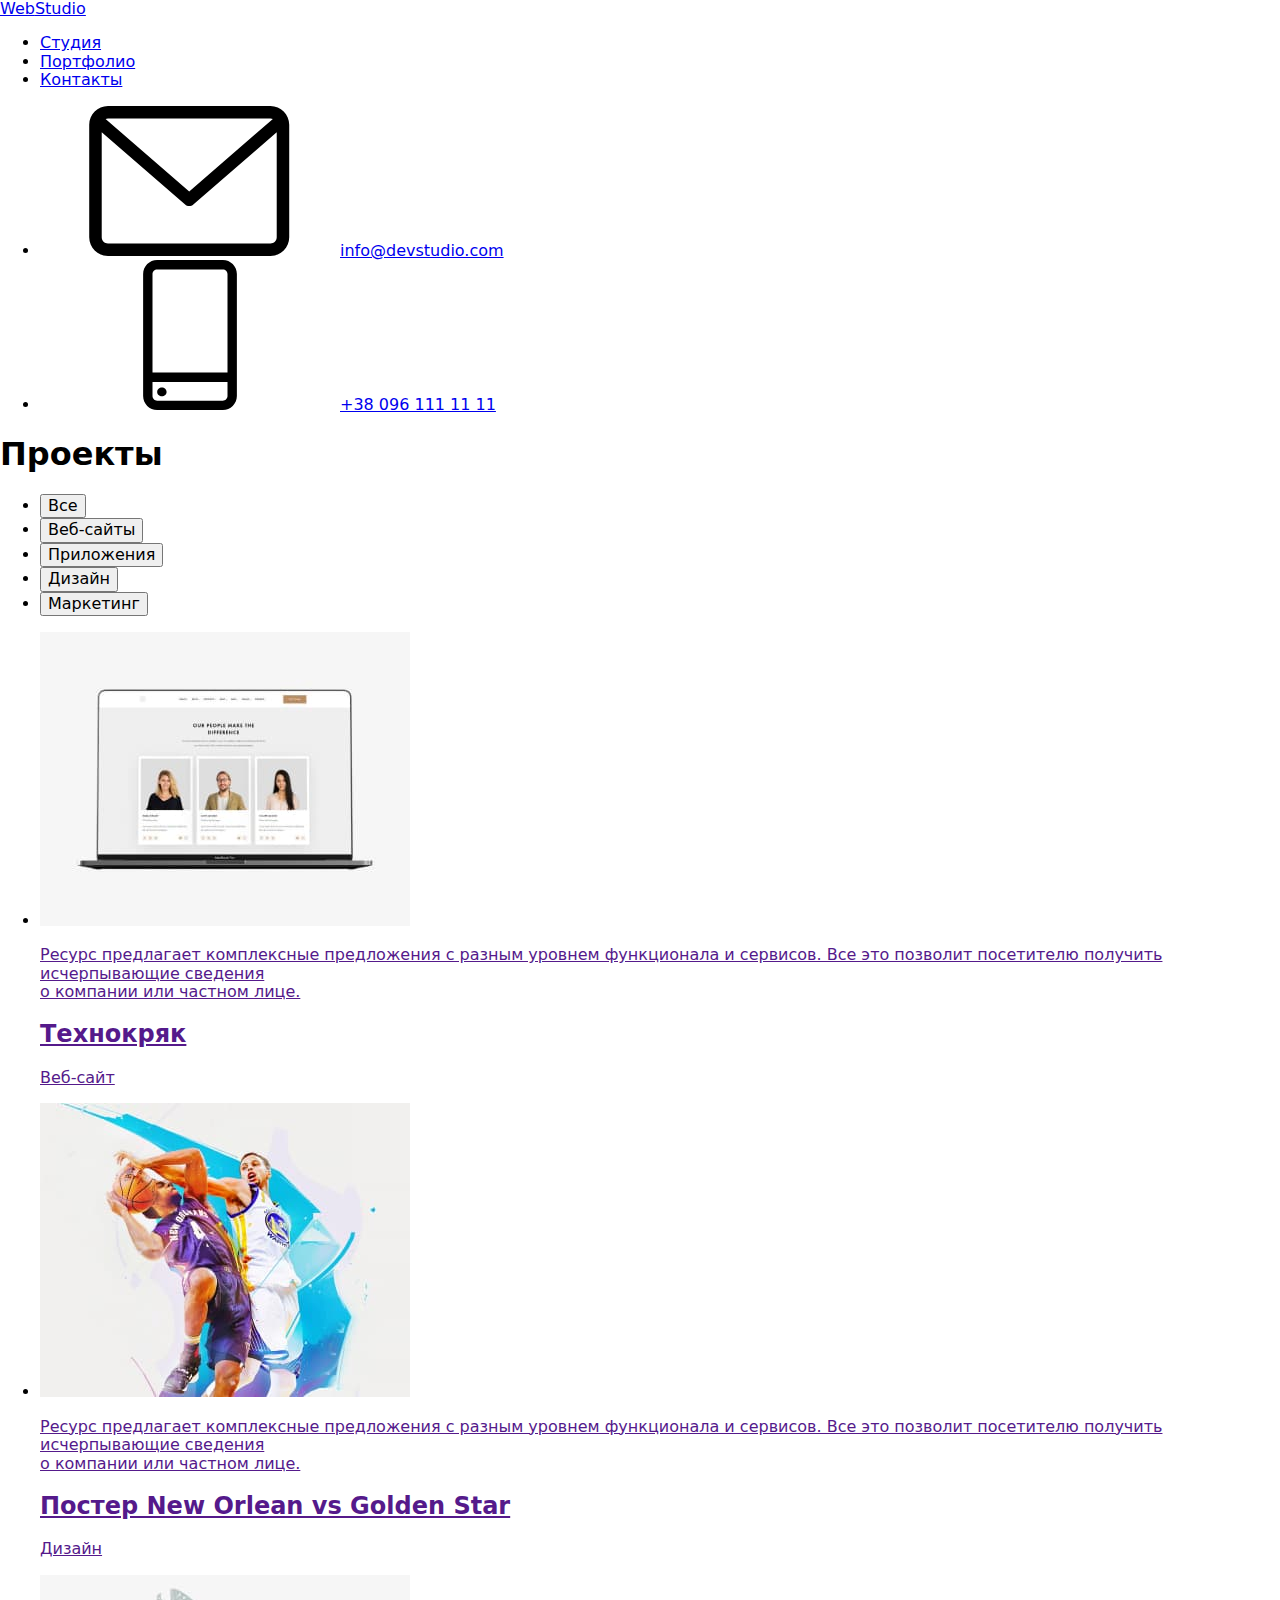
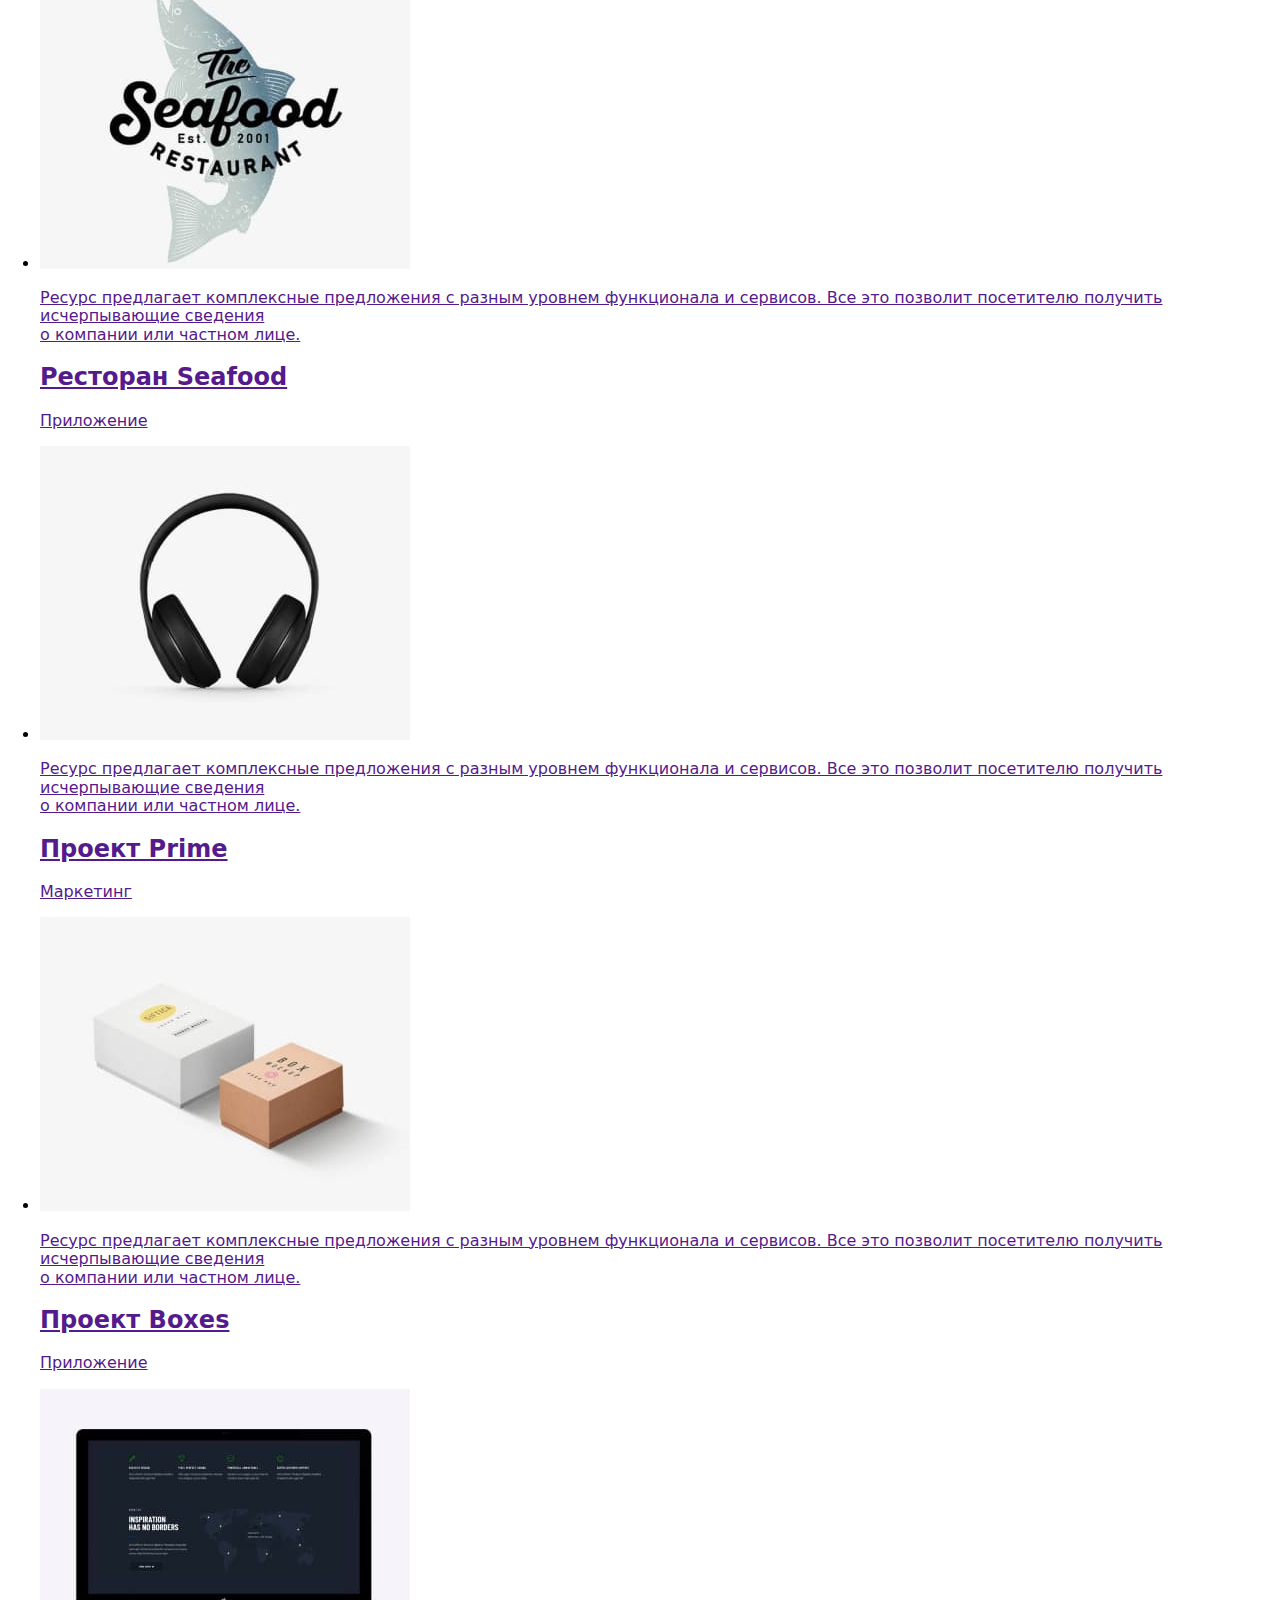
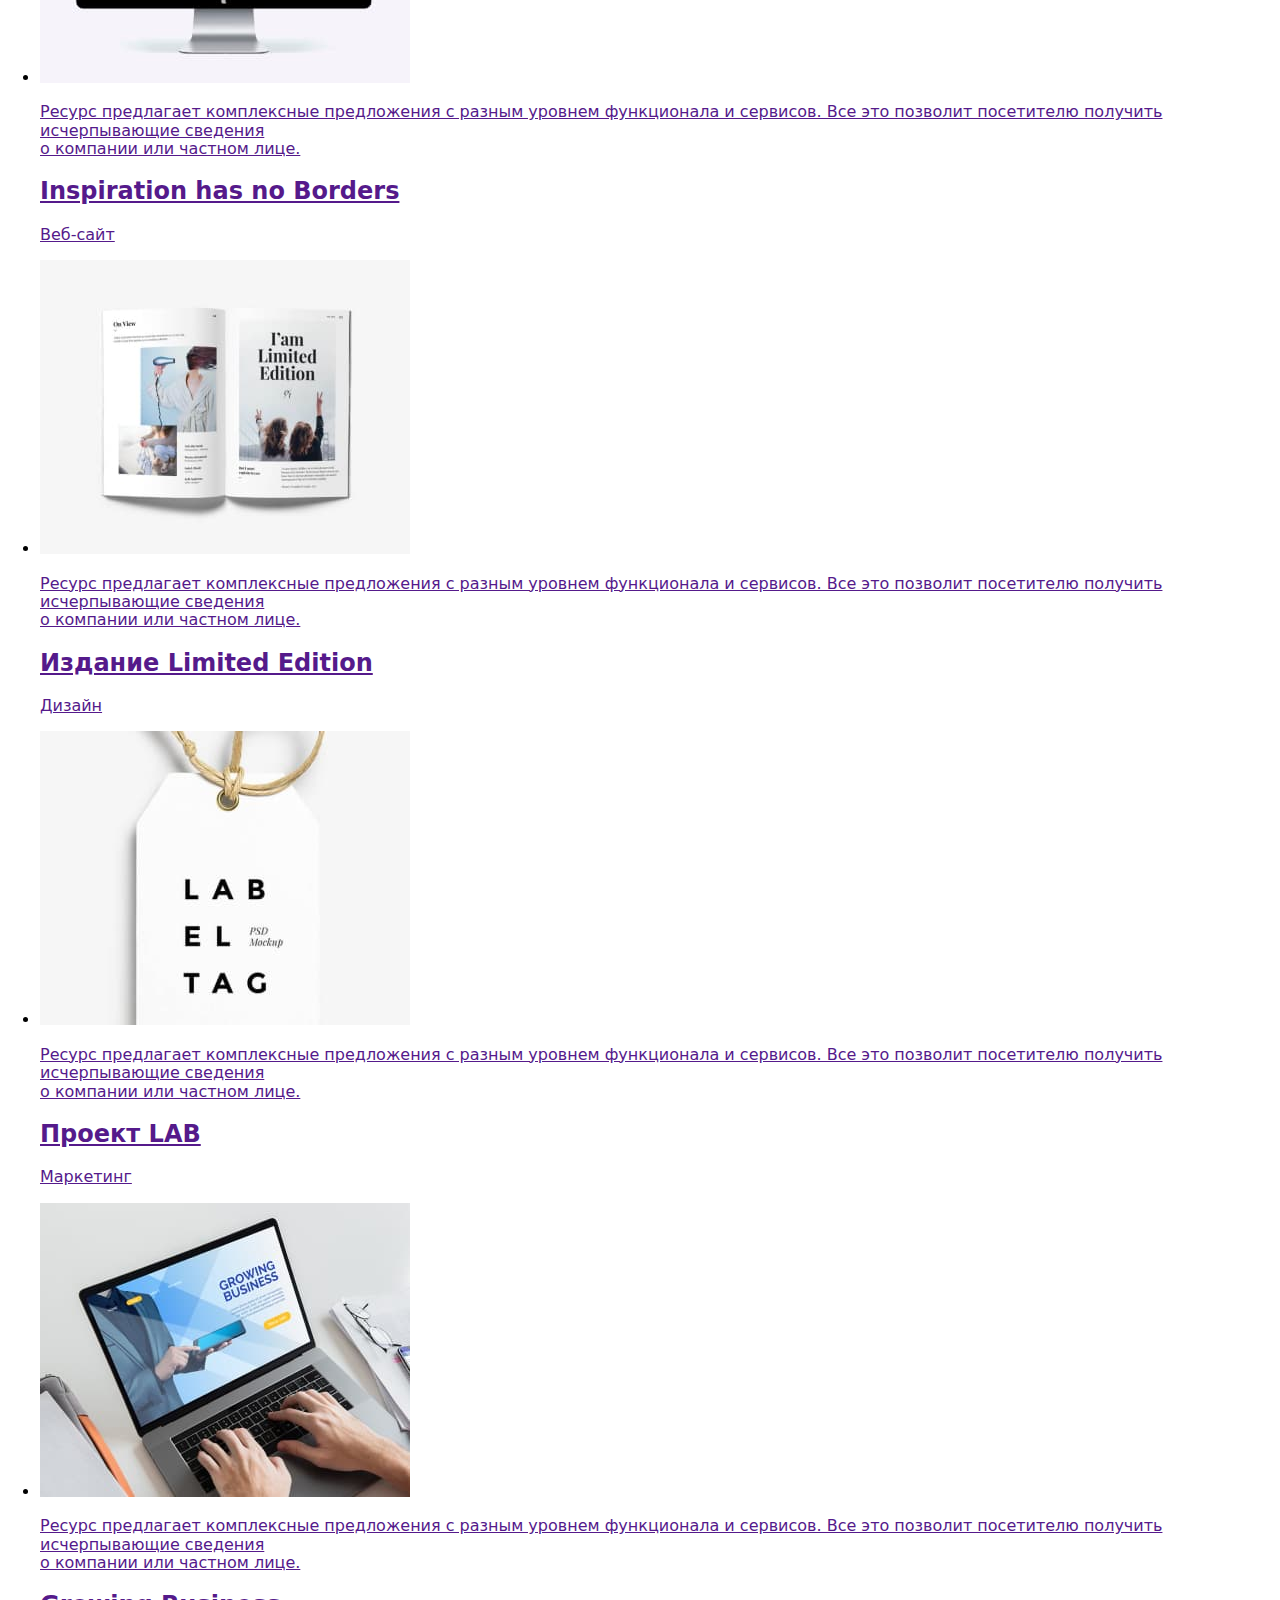
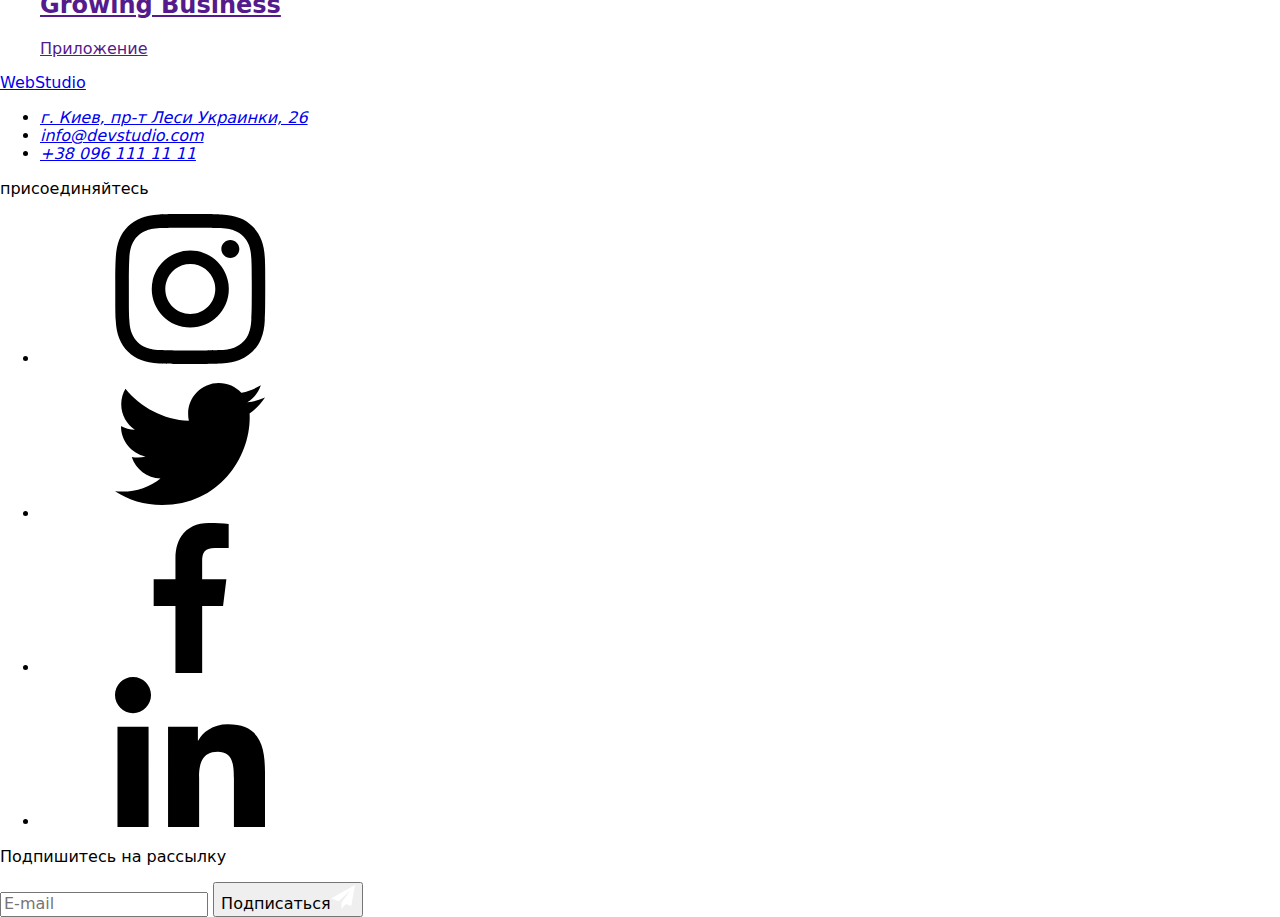
==== commit aa1fd0e3: "Refactoring into Sass" ====
--- a/portfolio.html
+++ b/portfolio.html
@@ -15,41 +15,41 @@
       rel="stylesheet"
       href="https://cdnjs.cloudflare.com/ajax/libs/modern-normalize/1.1.0/modern-normalize.min.css"
     />
-    <link rel="stylesheet" href="./css/styles.css" />
+    <link rel="stylesheet" href="./dist/css/main.min.css" />
   </head>
 
   <body>
     <header>
       <div class="container nav">
         <nav class="nav">
-          <a href="./index.html" class="logo link"><span class="logo__span">Web</span>Studio</a>
-          <ul class="site-nav list">
-            <li class="site-nav__item item">
-              <a href="./index.html" class="site-nav__link link">Студия</a>
-            </li>
-            <li class="site-nav__item item">
+          <a href="./index.html" class="logo"><span class="logo__span">Web</span>Studio</a>
+          <ul class="site-nav">
+            <li class="site-nav__item">
+              <a href="./index.html" class="site-nav__link">Студия</a>
+            </li>
+            <li class="site-nav__item">
               <a
                 href="./portfolio.html"
-                class="site-nav__link link site-nav__link--current site-nav__link--portfolio"
+                class="site-nav__link site-nav__link--current site-nav__link--portfolio"
                 >Портфолио</a
               >
             </li>
-            <li class="site-nav__item item">
-              <a href="#" class="site-nav__link link">Контакты</a>
+            <li class="site-nav__item">
+              <a href="#" class="site-nav__link">Контакты</a>
             </li>
           </ul>
         </nav>
-        <ul class="contact-list list">
-          <li class="contact-list__item item">
-            <a href="mailto:info@devstudio.com" class="header__contacts contacts link"
-              ><svg class="mail-icon icon">
+        <ul class="contact-list">
+          <li class="contact-list__item">
+            <a href="mailto:info@devstudio.com" class="header__contacts contacts"
+              ><svg class="mail-icon">
                 <use href="./images/symbol-defs.svg#icon-envelope"></use></svg
               >info@devstudio.com</a
             >
           </li>
-          <li class="contact-list__item item">
-            <a href="tel:+380961111111" class="header__contacts contacts link"
-              ><svg class="phone-icon icon">
+          <li class="contact-list__item">
+            <a href="tel:+380961111111" class="header__contacts contacts"
+              ><svg class="phone-icon">
                 <use href="./images/symbol-defs.svg#icon-smartphone"></use></svg
               >+38 096 111 11 11</a
             >
@@ -63,7 +63,7 @@
         <div class="container">
           <!--Скрытый заголовок-->
           <h1 class="visually__hidden">Проекты</h1>
-          <ul class="filters list">
+          <ul class="filters">
             <li class="filters__body">
               <button type="button" class="filters__button">Все</button>
             </li>
@@ -81,7 +81,7 @@
             </li>
           </ul>
 
-          <ul class="projects__list list">
+          <ul class="projects__list">
             <li class="projects__item">
               <a href="" class="link projects__link">
                 <div class="projects__image">
@@ -270,30 +270,28 @@
     <footer class="footer">
       <div class="container">
         <div>
-          <a href="./index.html" class="logo link"
+          <a href="./index.html" class="logo"
             ><span class="logo__span">Web</span
             ><span class="logo__span logo__span--footer">Studio</span></a
           >
           <address class="footer__address">
-            <ul class="footer__contact-list contact-list list">
-              <li class="contact-list__item--footer contact-list__item item">
+            <ul class="footer__contact-list contact-list">
+              <li class="contact-list__item--footer contact-list__item">
                 <a
                   href="https://goo.gl/maps/bSMqidBmeN5zZb8a9"
                   target="_blank"
                   rel="noopener nofollow noreferrer"
-                  class="location link"
+                  class="location"
                   >г. Киев, пр-т Леси Украинки, 26</a
                 >
               </li>
-              <li class="contact-list__item--footer contact-list__item item">
-                <a href="mailto:info@devstudio.com" class="footer__contacts contacts link"
+              <li class="contact-list__item--footer contact-list__item">
+                <a href="mailto:info@devstudio.com" class="footer__contacts contacts"
                   >info@devstudio.com</a
                 >
               </li>
-              <li class="contact-list__item--footer contact-list__item item">
-                <a href="tel:+380.961111111" class="footer__contacts contacts link"
-                  >+38 096 111 11 11</a
-                >
+              <li class="contact-list__item--footer contact-list__item">
+                <a href="tel:+380.961111111" class="footer__contacts contacts">+38 096 111 11 11</a>
               </li>
             </ul>
           </address>
@@ -301,7 +299,7 @@
 
         <div class="footer__join">
           <p class="footer__exhortation">присоединяйтесь</p>
-          <ul class="footer__social-networks social-networks list">
+          <ul class="footer__social-networks social-networks">
             <li class="social-networks__item">
               <a href="" class="social-networks__link--footer social-networks__link">
                 <svg class="social-networks__icon">
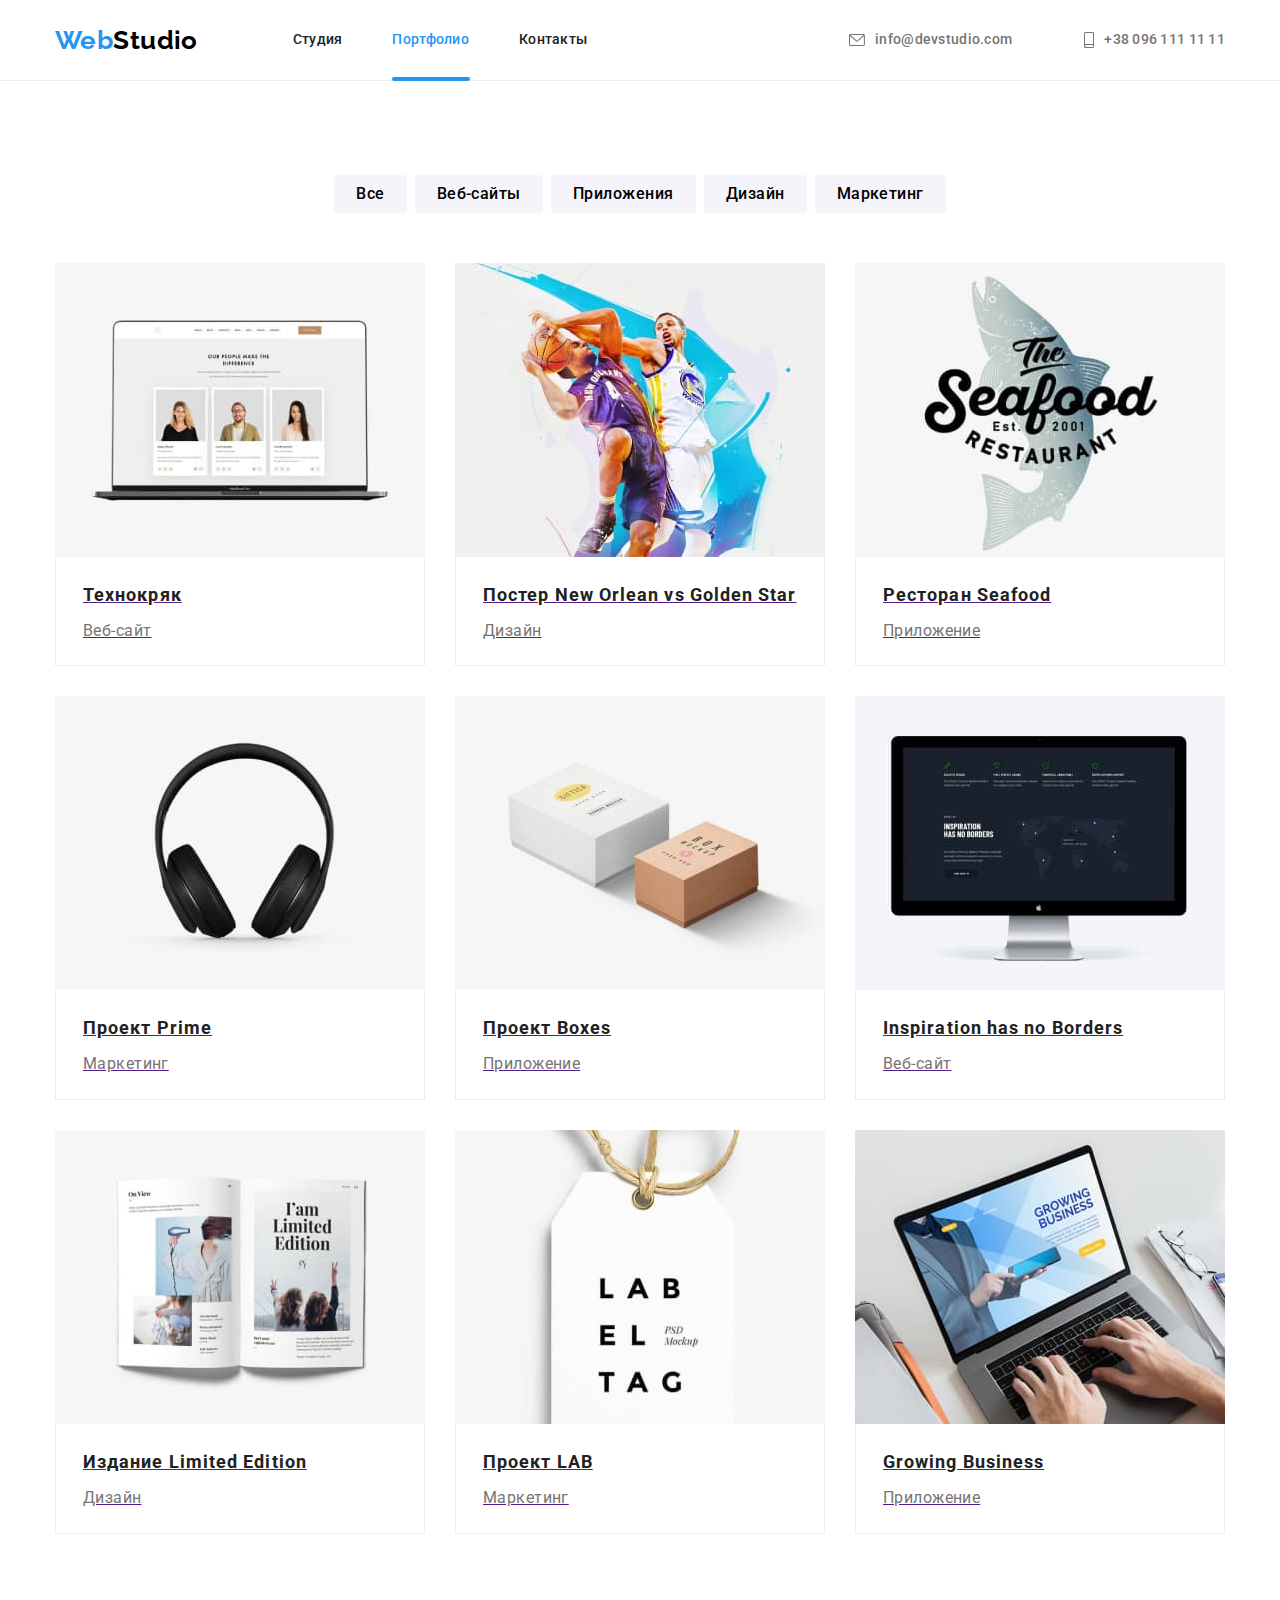
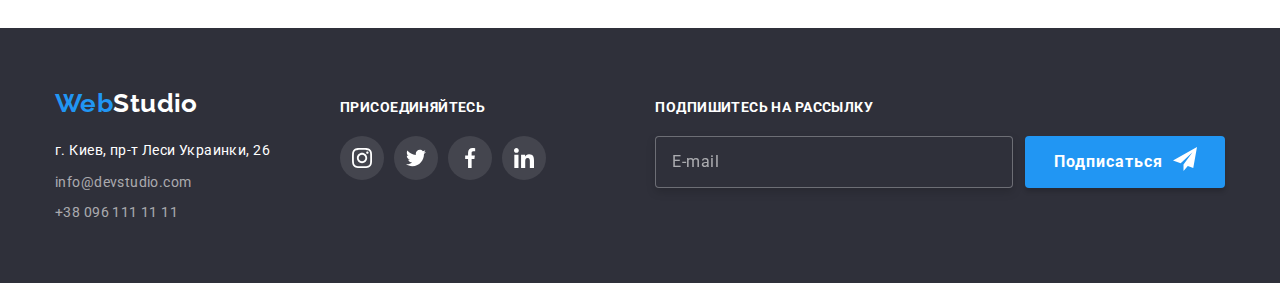
==== commit 9d89ca8f: "Fix for path" ====
--- a/portfolio.html
+++ b/portfolio.html
@@ -15,7 +15,7 @@
       rel="stylesheet"
       href="https://cdnjs.cloudflare.com/ajax/libs/modern-normalize/1.1.0/modern-normalize.min.css"
     />
-    <link rel="stylesheet" href="./dist/css/main.min.css" />
+    <link rel="stylesheet" href="./css/main.min.css" />
   </head>
 
   <body>
--- a/css/main.min.css
+++ b/css/main.min.css
@@ -0,0 +1 @@
+body{font-family:Roboto,sans-serif;font-size:14px;background-color:#fff;color:#212121;letter-spacing:.03em}h1,h2,h3,h4,h5,h6,p{margin:0}.footer__address{font-style:normal;margin-top:20px}img{display:block;max-width:100%;height:auto}section{padding-top:94px;padding-bottom:94px}.contacts{transition-property:color;transition-duration:250ms;transition-timing-function:cubic-bezier(0.4, 0, 0.2, 1)}.contacts:hover,.contacts:focus{color:#2196f3}.button{color:#fff;background-color:#2196f3;padding-top:10px;padding-bottom:10px;margin-left:auto;margin-right:auto;font-weight:700;font-size:16px;line-height:1.88;cursor:pointer;letter-spacing:.06em;border-radius:4px;border:none;transition-property:background-color;transition-duration:250ms;transition-timing-function:cubic-bezier(0.4, 0, 0.2, 1)}.button:hover,.button:focus{background-color:#188ce8}.section-title{font-weight:700;font-size:36px;line-height:1.2;text-align:Center;margin-top:0;margin-bottom:50px}.container{width:1200px;padding:0 15px;margin:0 auto}.visually__hidden{position:absolute;width:1px;height:1px;margin:-1px;border:0;padding:0;white-space:nowrap;-webkit-clip-path:inset(100%);clip-path:inset(100%);clip:rect(0 0 0 0);overflow:hidden}.logo{color:#000;font-family:Raleway,sans-serif;font-weight:700;font-size:26px;line-height:1.19}.logo__span{color:#2196f3}.projects__list,.filters,.clients__list,.social-networks,.team__list,.advantages__list,.features__list,.contact-list,.site-nav{list-style:none;padding-left:0;margin:0}.location,.site-nav__link,.contacts,.logo{text-decoration:none}.phone-icon,.mail-icon{fill:currentColor;margin-right:10px}header{border-bottom:1px solid #ececec}.nav{display:flex;align-items:center}.site-nav{display:flex;margin-left:95px}.site-nav__item+.site-nav__item{margin-left:50px}.site-nav__link{display:block;padding-top:32px;padding-bottom:32px;color:#212121;line-height:1.14;letter-spacing:.02em;font-weight:500;transition-property:color;transition-duration:250ms;transition-timing-function:cubic-bezier(0.4, 0, 0.2, 1)}.site-nav__link:hover,.site-nav__link:focus{color:#2196f3}.site-nav__link--current{position:relative;color:#2196f3}.site-nav__link--studio::before{position:absolute;bottom:-1px;left:0px;content:"";width:48px;height:4px;background:#2196f3;border-radius:2px}.site-nav__link--portfolio::before{position:absolute;bottom:-1px;left:0px;content:"";width:78px;height:4px;background:#2196f3;border-radius:2px}.contact-list{display:flex;margin-left:auto}.contact-list__item+.contact-list__item{margin-left:50px}.header__contacts{padding-top:32px;padding-bottom:32px;padding-left:22px;display:flex;align-items:center;color:#757575;line-height:1.14;letter-spacing:.02em;font-weight:500}.mail-icon{height:12px;width:16px}.phone-icon{height:16px;width:10px}.hero{text-align:center;padding-top:200px;padding-bottom:200px;margin-left:auto;margin-right:auto;background-color:#2f303a;background-image:linear-gradient(to right, rgba(47, 48, 58, 0.4), rgba(47, 48, 58, 0.4)),url(/css/css-images/background.jpg);max-width:1600px;height:600px;background-size:cover;background-repeat:no-repeat;background-position:center}.hero__title{margin-top:0px;margin-bottom:40px;color:#fff;font-weight:900;font-size:44px;line-height:1.36;letter-spacing:.06em;text-transform:uppercase}.hero__button{padding-right:32px;padding-left:32px;min-width:200px;font-family:Roboto,sans-serif}.backdrop{position:fixed;width:100%;height:100%;top:0;left:0;background-color:rgba(0,0,0,.2);box-shadow:0px 1px 3px rgba(0,0,0,.12),0px 1px 1px rgba(0,0,0,.14),0px 2px 1px rgba(0,0,0,.2);opacity:1;z-index:8;transition-property:opacity;transition-duration:250ms;transition-timing-function:cubic-bezier(0.4, 0, 0.2, 1)}.is__hidden{opacity:0;pointer-events:none;transform:scale(0.9) translate(-50%, -50%)}.close-button{position:absolute;top:8px;right:8px;display:flex;width:30px;height:30px;background-color:#fff;border-radius:50%;border:1px solid rgba(0,0,0,.1);align-items:center;justify-content:center;transition-property:fill;transition-duration:250ms;transition-timing-function:cubic-bezier(0.4, 0, 0.2, 1);cursor:pointer}.close-button:hover{fill:#2196f3}.modal__input:hover,.modal__input:focus,.modal__icon:hover{outline:rgba(0,0,0,0);border-color:#2196f3;fill:#2196f3}.modal__input{width:100%;height:40px;border:1px solid rgba(33,33,33,.2);border-radius:4px;transition-property:color;transition-duration:250ms;transition-timing-function:cubic-bezier(0.4, 0, 0.2, 1);cursor:pointer}.modal__input::-moz-placeholder{font-weight:400;font-size:12px;line-height:1.14;letter-spacing:.01em;color:rgba(117,117,117,.5)}.modal__input:-ms-input-placeholder{font-weight:400;font-size:12px;line-height:1.14;letter-spacing:.01em;color:rgba(117,117,117,.5)}.modal__input::placeholder{font-weight:400;font-size:12px;line-height:1.14;letter-spacing:.01em;color:rgba(117,117,117,.5)}.modal__input:not(:last-child){margin-bottom:10px;padding:12px 42px}.modal__form .modal__input:focus-visible+.modal__icon,.modal__form .modal__input:hover+.modal__icon{fill:#2196f3}.modal__agreement{position:relative;display:block;margin-bottom:30px}.modal__agreement-checkbox{position:absolute;width:1px;height:1px;margin:-1px;border:0;padding:0;white-space:nowrap;-webkit-clip-path:inset(100%);clip-path:inset(100%);clip:rect(0 0 0 0);overflow:hidden}.modal__agreement-link{color:#2196f3}.modal__agreement-label{line-height:1.7;color:#757575}.modal__agreement-icon{position:absolute;top:50%;left:0;transform:translateY(-50%);display:block;width:16px;height:15px;margin-right:5px;border:2px solid #212121;border-radius:4px;transition-property:border,background-color;transition-duration:250ms;transition-timing-function:cubic-bezier(0.4, 0, 0.2, 1)}.modal__agreement-checkbox:checked+.modal__agreement-icon{border-radius:4px;border:1px solid rgba(0,0,0,0);background-color:#2196f3;background-image:url("/images/test-icon-check.svg");background-size:contain;background-origin:border-box}.modal__button{padding-right:55px;padding-left:56px;margin-left:auto;margin-right:auto;box-shadow:0px 4px 4px rgba(0,0,0,.15)}.modal__button:hover,.modal__button:focus{background-color:#188ce8}.modal{background-color:#fff;border-radius:4px;width:528px;height:581px;z-index:9;position:absolute;top:50%;left:50%;transform:translate(-50%, -50%) scale(1);opacity:1;transition-property:transform,scale,opacity;transition-duration:250ms;transition-timing-function:cubic-bezier(0.4, 0, 0.2, 1)}.modal__form{position:absolute;top:50%;left:50%;transform:translate(-50%, -50%);width:100%;height:100%;margin-left:auto;margin-right:auto;padding:40px}.modal__field{position:relative;display:flex;flex-direction:column}.modal__exhortation{font-weight:700;font-size:20px;line-height:1.15;color:#212121;width:100%;margin-top:0;margin-bottom:12px}.modal__label{text-align:left;margin-bottom:4px;font-weight:400;font-size:12px;line-height:1.16;letter-spacing:.01em;color:#757575}.modal__textarea{width:100%;height:120px;resize:none;box-shadow:none;border:1px solid rgba(33,33,33,.2);border-radius:4px;margin-bottom:20px;padding:12px 16px}.modal__icon{position:absolute;transform:translate(15px, 32px);transition-property:fill;transition-duration:250ms;transition-timing-function:cubic-bezier(0.4, 0, 0.2, 1);pointer-events:all;cursor:pointer}.features__item{width:270px;margin:15px}.features__title{margin-bottom:10px;font-weight:700;font-size:14px;line-height:1.14;letter-spacing:.03em;text-transform:uppercase}.features__text{color:#757575;line-height:1.7}.features__list{display:flex;margin:-15px}.features__icon{width:70px;height:70px;fill:#afb1b8}.features__icon-frame{display:flex;justify-content:center;align-items:center;height:120px;width:270px;background-color:#f5f4fa;border:1px solid rgba(0,0,0,0);border-radius:4px;margin-bottom:30px}.advantages{padding-top:0}.advantages__list{display:flex;z-index:1}.advantages__overlay{position:absolute;width:370px;height:70px;left:0;bottom:0;display:flex;justify-content:center;align-items:center;margin:0;font-style:normal;font-weight:700;line-height:1.14;text-align:center;text-transform:uppercase;color:#fff;background:rgba(47,48,58,.8)}.advantages__item{position:relative}.advantages__item:not(:last-child){margin-right:30px}.team{background-color:#f5f4fa}.team__list{display:flex}.team__text{padding:30px 0px 30px 0px}.team__staff{font-size:16px;font-weight:500;line-height:1.2;text-align:Center;margin-bottom:10px}.team__role{color:#757575;font-size:16px;line-height:1.2;text-align:Center;margin-bottom:16px}.team__item{background-color:#fff;box-shadow:0px 1px 3px rgba(0,0,0,.12),0px 1px 1px rgba(0,0,0,.14),0px 2px 1px rgba(0,0,0,.2);border-radius:0px 0px 4px 4px}.team__item:not(:last-child){margin-right:30px}.social-networks{display:flex;justify-content:center}.social-networks__item:not(:last-child){margin-right:10px}.social-networks__link{display:flex;justify-content:center;align-items:center;color:#afb1b8;height:44px;width:44px;border-radius:50%;transition-property:color,background-color;transition-duration:250ms;transition-timing-function:cubic-bezier(0.4, 0, 0.2, 1)}.social-networks__link:hover,.social-networks__link:focus{color:#fff;background-color:#2196f3}.social-networks__icon{height:20px;width:20px;fill:currentColor}.clients__list{display:flex}.clients__item{fill:currentColor}.clients__item:not(:last-child){margin-right:30px}.clients__link{display:flex;justify-content:center;align-items:center;height:92px;width:170px;border:1px solid #afb1b8;border-radius:4px;color:#afb1b8;transition-property:color,border-color;transition-duration:250ms;transition-timing-function:cubic-bezier(0.4, 0, 0.2, 1)}.clients__link:hover,.clients__link:focus{color:#2196f3;border-color:#2196f3}.clients__icon{fill:currentColor;width:106px;height:60px}.footer{background-color:#2f303a;padding-top:60px;padding-bottom:60px}.footer .container{display:flex;align-items:baseline}.footer__contact-list{display:inline;margin:0}.footer__contacts{color:rgba(255,255,255,.6);line-height:1.5;font-weight:400}.footer__join{margin-left:70px}.footer__exhortation{display:block;margin-bottom:20px;text-transform:uppercase;color:#fff;font-weight:700;line-height:1.14}.footer__social-networks{margin:0}.footer__subscribe{position:relative;display:flex;flex-direction:column;margin-left:auto}.footer__text{margin-bottom:20px;text-transform:uppercase;color:#fff;font-weight:700;line-height:1.14}.logo__span--footer{color:#fff}.contact-list__item--footer+.contact-list__item--footer{margin-left:0}.contact-list__item--footer:not(:last-child){margin-bottom:9px}.location{color:#fff;font-weight:400;line-height:1.7;transition-property:color;transition-duration:250ms;transition-timing-function:cubic-bezier(0.4, 0, 0.2, 1)}.location:visited{color:#fff}.location:hover,.location:focus{color:#2196f3}.social-networks__link--footer{color:#fff;background-color:rgba(255,255,255,.1);background-size:contain}.social-networks__link--footer:hover,.social-networks__link--footer:focus{background-color:#2196f3}.subscribe-form{display:flex}.subscribe-form__icon{position:absolute;margin-left:10px}.subscribe-form__button{position:relative;margin-left:12px;margin-right:0px;padding-right:62px;padding-left:29px;box-shadow:0px 4px 4px rgba(0,0,0,.15)}.subscribe-form__input{width:358px;padding:15px 16px;background-color:#2f303a;border:1px solid rgba(255,255,255,.3);filter:drop-shadow(0px 4px 4px rgba(0, 0, 0, 0.15));border-radius:4px;font-size:16px;line-height:1.25;letter-spacing:.03em;color:rgba(255,255,255,.6)}.subscribe-form__input::-moz-placeholder{font-size:16px;line-height:1.25;letter-spacing:.03em;color:rgba(255,255,255,.6)}.subscribe-form__input:-ms-input-placeholder{font-size:16px;line-height:1.25;letter-spacing:.03em;color:rgba(255,255,255,.6)}.subscribe-form__input::placeholder{font-size:16px;line-height:1.25;letter-spacing:.03em;color:rgba(255,255,255,.6)}.filters{display:flex;margin-bottom:50px;justify-content:center}.filters__button{padding:6px 22px;border-radius:4px;border:none;background-color:#f5f4fa;font-family:Roboto,sans-serif;font-weight:500;font-size:16px;letter-spacing:.03em;line-height:1.6;text-align:Center;cursor:pointer;transition-property:color,background-color,box-shadow;transition-duration:250ms;transition-timing-function:cubic-bezier(0.4, 0, 0.2, 1)}.filters__button:hover,.filters__button:focus{background-color:#2196f3;color:#fff;box-shadow:0px 3px 1px rgba(0,0,0,.1),0px 1px 2px rgba(0,0,0,.08),0px 2px 2px rgba(0,0,0,.12)}.filters__body:not(:last-child){margin-right:8px}.projects__list{display:flex;flex-wrap:wrap;margin:-15px}.projects__item{width:370px;margin:15px}.projects__image{position:relative;overflow:hidden;transition-duration:250ms;transition-timing-function:cubic-bezier(0.4, 0, 0.2, 1)}.projects__block{padding:20px 20px 20px 27px;border:1px solid #eee;border-top:none}.projects__title{color:#212121;font-weight:700;font-size:18px;line-height:2;letter-spacing:.06em;margin-bottom:4px}.projects__text{color:#757575;font-size:16px;line-height:1.8}.projects__link{display:block;transition-property:box-shadow;transition-duration:250ms;transition-timing-function:cubic-bezier(0.4, 0, 0.2, 1)}.projects__link:hover,.projects__link:focus{box-shadow:0px 1px 1px rgba(0,0,0,.12),0px 4px 4px rgba(0,0,0,.06),1px 4px 6px rgba(0,0,0,.16)}.hover__text{position:absolute;top:0;width:100%;height:294px;padding:63px 24px;font-size:18px;line-height:1.5;color:#fff;background:rgba(33,150,243,.9);opacity:0;transform:translatey(100%);transition:transform 250ms,opacity 250ms}.projects__link:hover .hover__text,.projects__link:focus .hover__text{transform:translatey(0);opacity:1}/*# sourceMappingURL=main.min.css.map */